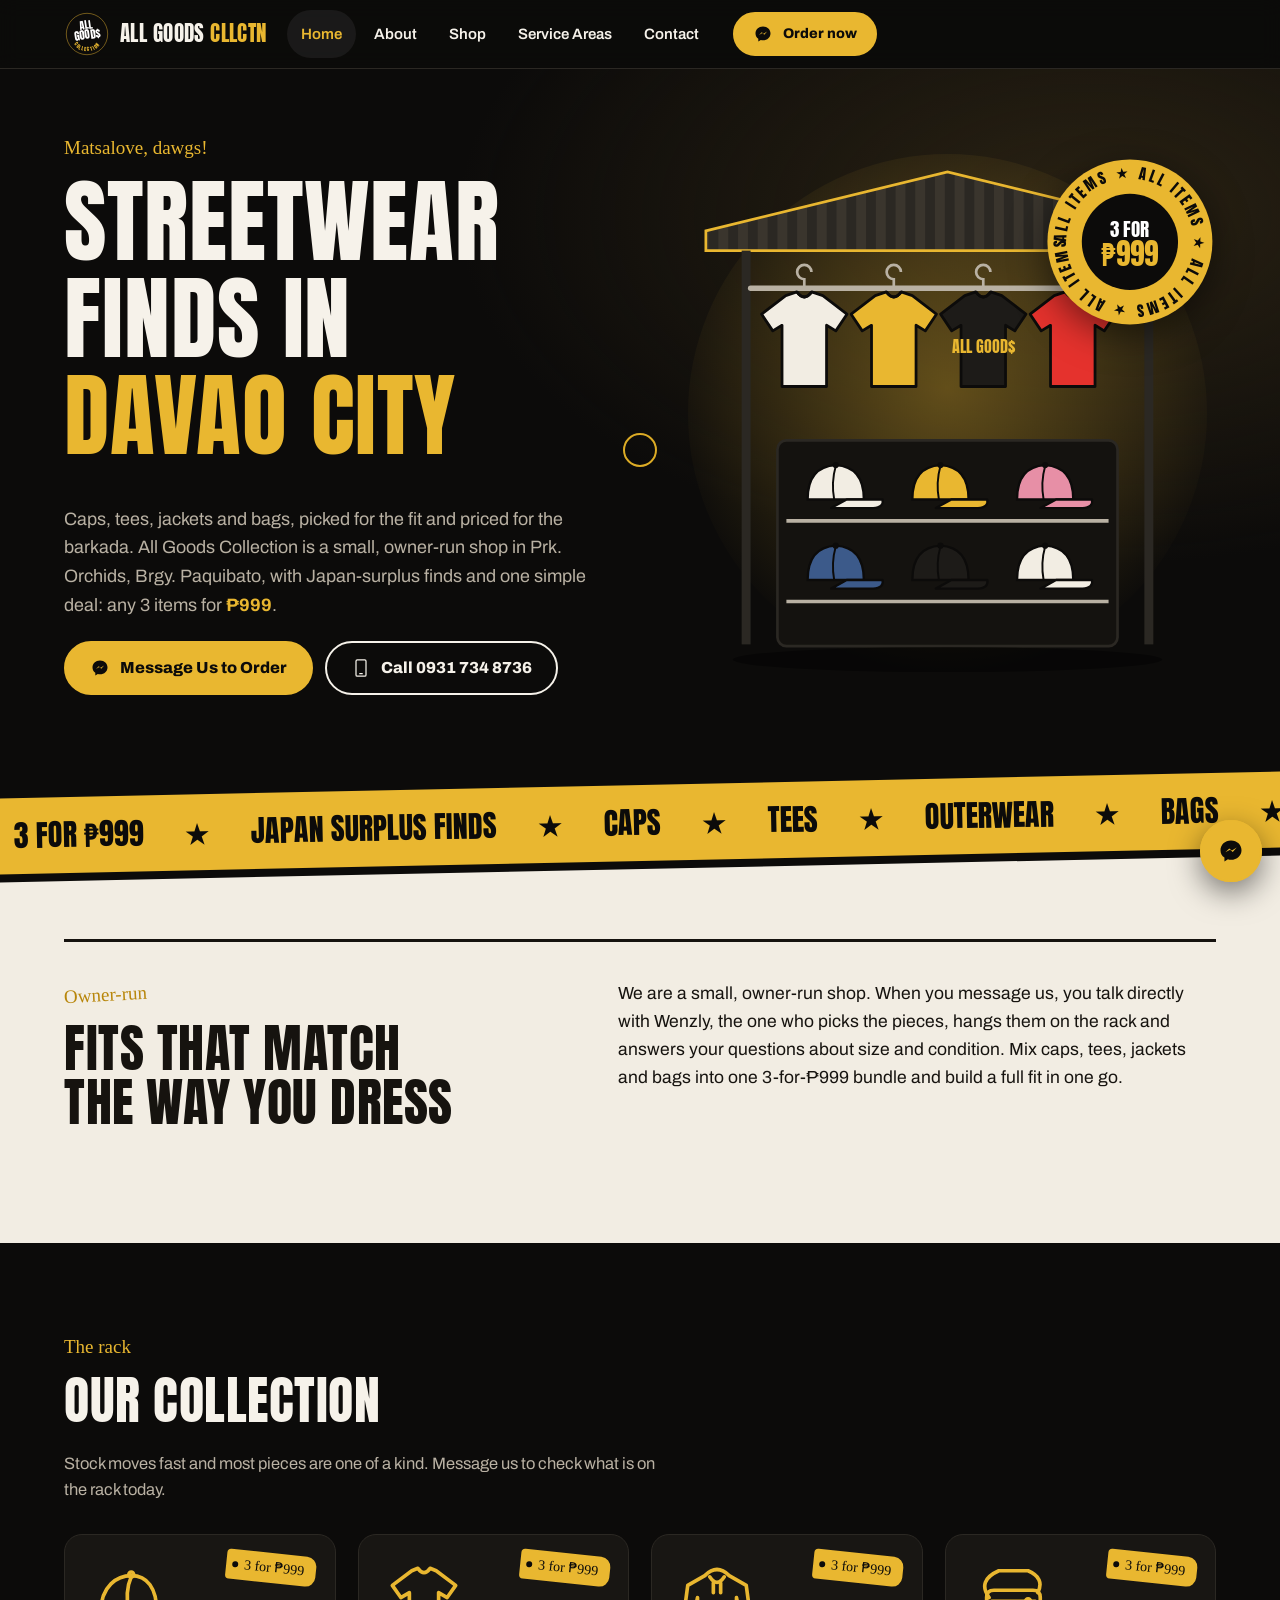
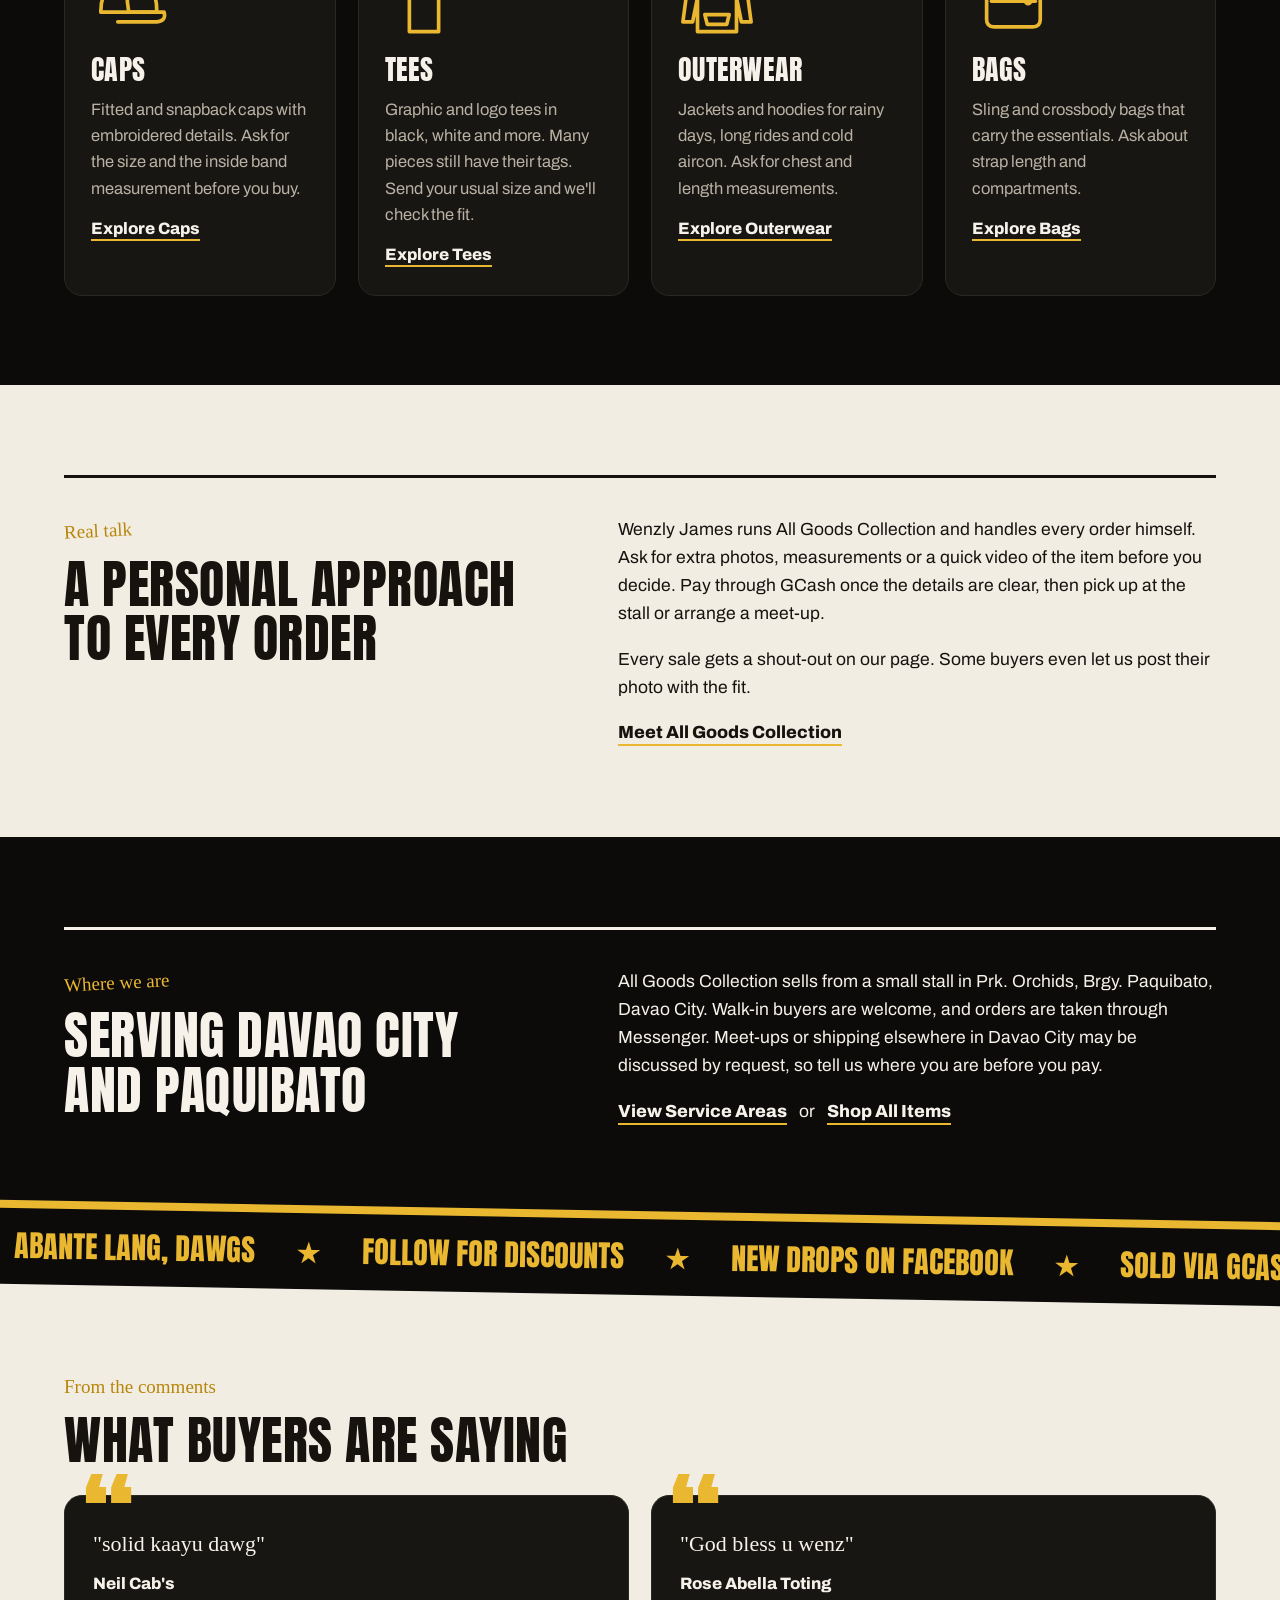
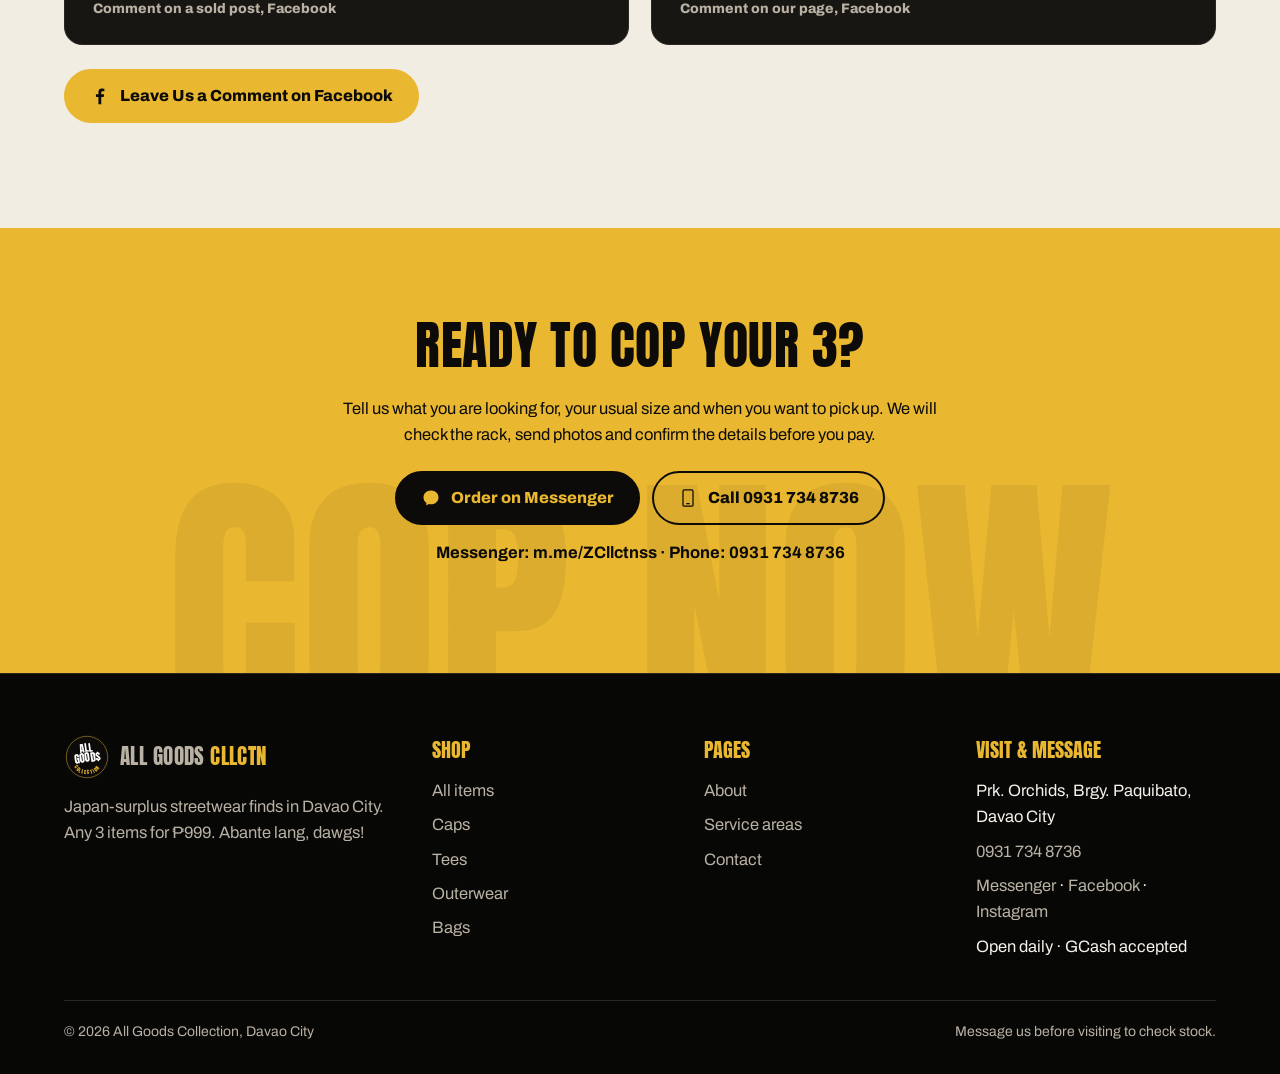
==== index.html @ b7965267 "first commit" ====
<!DOCTYPE html>
<html lang="en"><head><meta charset="utf-8"><meta name="viewport" content="width=device-width, initial-scale=1">
<title>Streetwear Shop in Davao City | All Goods Collection</title><meta name="description" content="Shop Japan-surplus streetwear in Davao City at All Goods Collection: caps, tees, jackets and bags, any 3 for ₱999. Message us on Messenger to order.">
<meta property="og:type" content="website"><meta property="og:title" content="Streetwear Shop in Davao City | All Goods Collection"><meta property="og:description" content="Shop Japan-surplus streetwear in Davao City at All Goods Collection: caps, tees, jackets and bags, any 3 for ₱999. Message us on Messenger to order."><meta property="og:locale" content="en_PH">
<meta name="theme-color" content="#0c0b0a">
<link rel="preconnect" href="https://fonts.googleapis.com"><link rel="preconnect" href="https://fonts.gstatic.com" crossorigin>
<link href="https://fonts.googleapis.com/css2?family=Anton&family=Archivo:wght@400;600;800&family=Permanent+Marker&display=swap" rel="stylesheet">
<link rel="stylesheet" href="css/style.css"><script type="application/ld+json">{"@context": "https://schema.org", "@type": "ClothingStore", "name": "All Goods Collection", "alternateName": "All Goods Cllctn", "telephone": "+639317348736", "address": {"@type": "PostalAddress", "streetAddress": "Prk. Orchids, Brgy. Paquibato", "addressLocality": "Davao City", "addressRegion": "Davao del Sur", "addressCountry": "PH"}, "areaServed": "Davao City", "paymentAccepted": "GCash", "priceRange": "₱", "sameAs": ["https://www.facebook.com/ZCllctnss", "https://www.instagram.com/w1nsloy_/"]}</script></head>
<body><svg width="0" height="0" style="position:absolute" aria-hidden="true"><defs>
<symbol id="logo" viewBox="0 0 200 200"><circle cx="100" cy="100" r="98" fill="#0c0b0a"/><circle cx="100" cy="100" r="90" fill="none" stroke="#e9b730" stroke-width="2"/>
<path id="arc" d="M30 104 A70 70 0 0 0 170 104" fill="none"/><text font-family="Anton,Impact,sans-serif" font-size="21" letter-spacing="5" fill="#e9b730"><textPath href="#arc" startOffset="50%" text-anchor="middle">COLLECTION</textPath></text>
<g transform="rotate(-8 100 90)" font-family="Anton,Impact,sans-serif" fill="#fff" text-anchor="middle"><text x="100" y="78" font-size="44">ALL</text><text x="100" y="122" font-size="48">GOOD$</text></g></symbol>
<symbol id="teeF" viewBox="0 0 100 110"><path d="M30 8 L42 4 Q50 15 58 4 L70 8 L96 28 L84 46 L74 40 L74 106 L26 106 L26 40 L16 46 L4 28 Z" fill="currentColor" stroke="#0c0b0a" stroke-width="3" stroke-linejoin="round"/><path d="M42 4 Q50 15 58 4" fill="none" stroke="#0c0b0a" stroke-width="3"/></symbol>
<symbol id="capF" viewBox="0 0 110 70"><path d="M10 50 Q10 8 46 6 Q82 8 82 50 Z" fill="currentColor" stroke="#0c0b0a" stroke-width="3"/><path d="M60 50 H106 Q108 60 94 61 H40 Z" fill="currentColor" stroke="#0c0b0a" stroke-width="3" stroke-linejoin="round"/><path d="M46 7 Q40 28 44 50" fill="none" stroke="#0c0b0a" stroke-width="2.5"/><circle cx="46" cy="6" r="4" fill="#0c0b0a"/></symbol>
<symbol id="i-cap" viewBox="0 0 64 64"><g fill="none" stroke="currentColor" stroke-width="3" stroke-linecap="round" stroke-linejoin="round"><path d="M8 42 C8 20 22 12 33 12 C46 12 54 22 54 42 Z"/><path d="M33 42 H60 Q62 49 54 50 H22"/><path d="M33 13 C29 22 29 32 31 42"/><circle cx="33" cy="11" r="2"/></g></symbol>
<symbol id="i-tee" viewBox="0 0 64 64"><path d="M22 8 L27 6 Q32 13 37 6 L42 8 L58 20 L51 30 L44 26 V58 H20 V26 L13 30 L6 20 Z" fill="none" stroke="currentColor" stroke-width="3" stroke-linejoin="round"/></symbol>
<symbol id="i-hoodie" viewBox="0 0 64 64"><g fill="none" stroke="currentColor" stroke-width="3" stroke-linecap="round" stroke-linejoin="round"><path d="M22 12 Q32 2 42 12 L56 20 L60 50 L52 50 L48 30 V58 H16 V30 L12 50 L4 50 L8 20 Z"/><path d="M26 13 Q32 22 38 13"/><path d="M22 44 H42 L40 52 H24 Z"/><path d="M29 18 V26 M35 18 V26"/></g></symbol>
<symbol id="i-bag" viewBox="0 0 64 64"><g fill="none" stroke="currentColor" stroke-width="3" stroke-linecap="round" stroke-linejoin="round"><path d="M12 30 Q12 24 18 24 H50 Q56 24 56 30 V48 Q56 54 50 54 H18 Q12 54 12 48 Z"/><path d="M16 33 H52"/><path d="M14 30 Q4 16 22 8 H46 Q60 14 54 26"/><circle cx="46" cy="33" r="2"/></g></symbol>
<symbol id="i-msg" viewBox="0 0 64 64"><path d="M32 8 C18 8 8 18 8 30 C8 37 11 43 17 47 V56 L25 51 C27 52 30 52 32 52 C46 52 56 42 56 30 C56 18 46 8 32 8 Z" fill="currentColor"/><path d="M19 35 L28 26 L34 31 L45 24 L36 34 L30 29 Z" fill="#e9b730"/></symbol>
<symbol id="i-phone" viewBox="0 0 64 64"><path d="M20 6 H44 Q48 6 48 10 V54 Q48 58 44 58 H20 Q16 58 16 54 V10 Q16 6 20 6 Z M28 50 H36" fill="none" stroke="currentColor" stroke-width="4" stroke-linecap="round"/></symbol>
<symbol id="i-ig" viewBox="0 0 64 64"><g fill="none" stroke="currentColor" stroke-width="4"><rect x="10" y="10" width="44" height="44" rx="13"/><circle cx="32" cy="32" r="10"/></g><circle cx="45" cy="19" r="3" fill="currentColor"/></symbol>
<symbol id="i-fb" viewBox="0 0 64 64"><path d="M36 58 V35 H44 L45 26 H36 V21 Q36 17 40 17 H46 V9 Q42 8 38 8 Q27 8 27 20 V26 H19 V35 H27 V58 Z" fill="currentColor"/></symbol>
<symbol id="i-pin" viewBox="0 0 64 64"><path d="M32 58 C32 58 12 38 12 24 A20 20 0 0 1 52 24 C52 38 32 58 32 58 Z" fill="currentColor"/><circle cx="32" cy="24" r="7" fill="#e9b730"/></symbol>
<symbol id="i-clock" viewBox="0 0 64 64"><g fill="none" stroke="currentColor" stroke-width="4" stroke-linecap="round"><circle cx="32" cy="32" r="24"/><path d="M32 18 V32 L42 38"/></g></symbol>
<symbol id="i-wallet" viewBox="0 0 64 64"><g fill="none" stroke="currentColor" stroke-width="4" stroke-linejoin="round"><rect x="8" y="16" width="48" height="36" rx="6"/><path d="M40 28 H56 V40 H40 Z"/><path d="M12 16 L40 8 L44 16"/></g></symbol>
<symbol id="i-arrow" viewBox="0 0 64 64"><path d="M10 32 H52 M38 18 L52 32 L38 46" fill="none" stroke="currentColor" stroke-width="5" stroke-linecap="round" stroke-linejoin="round"/></symbol>
</defs></svg>
<div class="curtain" aria-hidden="true"><svg><use href="#logo"/></svg></div><div class="progress" aria-hidden="true"></div><div class="cursor" aria-hidden="true"></div>
<header class="hdr"><div class="wrap">
<a class="brand" href="index.html" aria-label="All Goods Collection home"><svg role="img" aria-label="All Goods Collection logo"><use href="#logo"/></svg><span class="nm">All Goods <span class="gold">Cllctn</span></span></a>
<nav aria-label="Main"><ul class="nav" id="nav"><li><a href="index.html" aria-current="page">Home</a></li><li><a href="about.html">About</a></li><li><a href="shop.html">Shop</a><ul class="drop"><li><a href="caps.html">Caps</a></li><li><a href="tees.html">Tees</a></li><li><a href="outerwear.html">Outerwear</a></li><li><a href="bags.html">Bags</a></li></ul></li><li><a href="service-areas.html">Service Areas</a></li><li><a href="contact.html">Contact</a></li></ul></nav>
<a class="btn order" href="https://m.me/ZCllctnss" target="_blank" rel="noopener"><svg class="" aria-hidden="true"><use href="#i-msg"/></svg> Order now</a>
<button class="burger" aria-label="Menu" aria-expanded="false" aria-controls="nav"><span></span><span></span><span></span></button>
</div></header>
<main><section class="band hero"><div class="wrap"><div><span class="tag rv">Matsalove, dawgs!</span>
<h1><span class="w"><span style="animation-delay:0.25s">Streetwear</span></span> <span class="w"><span style="animation-delay:0.33s">Finds</span></span> <span class="w"><span style="animation-delay:0.41s">in</span></span> <span class="w"><span style="animation-delay:0.49s"><em>Davao</span></span> <span class="w"><span style="animation-delay:0.57s">City</em></span></span></h1>
<p class="lead rv">Caps, tees, jackets and bags, picked for the fit and priced for the barkada. All Goods Collection is a small, owner-run shop in Prk. Orchids, Brgy. Paquibato, with Japan-surplus finds and one simple deal: any 3 items for <b class="gold">₱999</b>.</p>
<div class="btns rv"><a class="btn" href="https://m.me/ZCllctnss" target="_blank" rel="noopener"><svg class="" aria-hidden="true"><use href="#i-msg"/></svg> Message Us to Order</a><a class="btn ghost" href="tel:+639317348736"><svg class="" aria-hidden="true"><use href="#i-phone"/></svg> Call 0931 734 8736</a></div></div><div class="scene rv r"><svg viewBox="0 0 600 600" role="img" aria-label="Illustration of the All Goods stall: tees swinging on a rail and caps on a wall shelf">
<defs><pattern id="corr" width="22" height="60" patternUnits="userSpaceOnUse"><rect width="22" height="60" fill="#2b2823"/><rect width="11" height="60" fill="#3a352d"/></pattern>
<radialGradient id="glow" cx="50%" cy="45%" r="55%"><stop offset="0" stop-color="#e9b730" stop-opacity=".35"/><stop offset="1" stop-color="#e9b730" stop-opacity="0"/></radialGradient></defs>
<circle cx="300" cy="300" r="290" fill="url(#glow)"/>
<polygon points="30,96 300,30 570,96 570,118 30,118" fill="url(#corr)" stroke="#e9b730" stroke-width="3"/>
<rect x="70" y="118" width="10" height="440" fill="#2b2823"/><rect x="520" y="118" width="10" height="440" fill="#2b2823"/>
<line x1="80" y1="160" x2="520" y2="160" stroke="#b9b1a3" stroke-width="6" stroke-linecap="round"/>
<g class="swing"><path d="M140 160 v-10 a8 8 0 1 1 8 -8" fill="none" stroke="#b9b1a3" stroke-width="3"/><use href="#teeF" x="88" y="160" width="104" height="114" style="color:#f2ede3"/></g>
<g class="swing d1"><path d="M240 160 v-10 a8 8 0 1 1 8 -8" fill="none" stroke="#b9b1a3" stroke-width="3"/><use href="#teeF" x="188" y="160" width="104" height="114" style="color:#e9b730"/></g>
<g class="swing d2"><path d="M340 160 v-10 a8 8 0 1 1 8 -8" fill="none" stroke="#b9b1a3" stroke-width="3"/><use href="#teeF" x="288" y="160" width="104" height="114" style="color:#1d1b18"/><text x="340" y="232" text-anchor="middle" font-family="Anton,sans-serif" font-size="18" fill="#e9b730">ALL GOOD$</text></g>
<g class="swing d3"><path d="M440 160 v-10 a8 8 0 1 1 8 -8" fill="none" stroke="#b9b1a3" stroke-width="3"/><use href="#teeF" x="388" y="160" width="104" height="114" style="color:#e5322d"/></g>
<rect x="110" y="330" width="380" height="230" rx="10" fill="#14120f" stroke="#2b2823" stroke-width="3"/>
<g stroke="#b9b1a3" stroke-width="4"><line x1="120" y1="420" x2="480" y2="420"/><line x1="120" y1="510" x2="480" y2="510"/></g>
<g class="float"><use href="#capF" x="135" y="352" width="96" height="62" style="color:#f2ede3"/><use href="#capF" x="252" y="352" width="96" height="62" style="color:#e9b730"/><use href="#capF" x="369" y="352" width="96" height="62" style="color:#e78fa6"/></g>
<g class="float" style="animation-delay:-2s"><use href="#capF" x="135" y="442" width="96" height="62" style="color:#3c5a8a"/><use href="#capF" x="252" y="442" width="96" height="62" style="color:#1d1b18"/><use href="#capF" x="369" y="442" width="96" height="62" style="color:#f2ede3"/></g>
<ellipse cx="300" cy="575" rx="240" ry="14" fill="#000" opacity=".45"/>
</svg>
<svg class="sticker" viewBox="0 0 200 200" aria-hidden="true"><g class="ring"><circle cx="100" cy="100" r="96" fill="#e9b730"/><path id="ring" d="M100 100 m-74 0 a74 74 0 1 1 148 0 a74 74 0 1 1 -148 0" fill="none"/>
<text font-family="Anton,sans-serif" font-size="17" letter-spacing="3" fill="#0c0b0a"><textPath href="#ring">ALL ITEMS ★ ALL ITEMS ★ ALL ITEMS ★ ALL ITEMS ★</textPath></text></g>
<g class="core"><circle cx="100" cy="100" r="56" fill="#0c0b0a"/><text x="100" y="94" text-anchor="middle" font-family="Anton,sans-serif" font-size="22" fill="#fff">3 FOR</text><text x="100" y="128" text-anchor="middle" font-family="Anton,sans-serif" font-size="34" fill="#e9b730">₱999</text></g></svg></div></div></section>
<div class="marquee" aria-hidden="true"><div class="track"><span>3 for ₱999</span><span>Japan surplus finds</span><span>Caps</span><span>Tees</span><span>Outerwear</span><span>Bags</span><span>Prk. Orchids, Paquibato</span><span>GCash accepted</span><span>3 for ₱999</span><span>Japan surplus finds</span><span>Caps</span><span>Tees</span><span>Outerwear</span><span>Bags</span><span>Prk. Orchids, Paquibato</span><span>GCash accepted</span></div></div>
<section class="band bone"><div class="wrap split"><div class="rv l"><span class="tag">Owner-run</span><h2>Fits That Match the Way You Dress</h2></div><div class="rv r body"><p>We are a small, owner-run shop. When you message us, you talk directly with Wenzly, the one who picks the pieces, hangs them on the rack and answers your questions about size and condition. Mix caps, tees, jackets and bags into one 3-for-₱999 bundle and build a full fit in one go.</p></div></div></section>
<section class="band"><div class="wrap"><span class="tag rv">The rack</span><h2 class="rv">Our Collection</h2><p class="mute rv">Stock moves fast and most pieces are one of a kind. Message us to check what is on the rack today.</p><div class="grid" data-stagger><article class="card"><span class="hangtag">3 for ₱999</span><svg class="ic" aria-hidden="true"><use href="#i-cap"/></svg><h3>Caps</h3><p>Fitted and snapback caps with embroidered details. Ask for the size and the inside band measurement before you buy.</p><a class="link" href="caps.html">Explore Caps</a></article><article class="card"><span class="hangtag">3 for ₱999</span><svg class="ic" aria-hidden="true"><use href="#i-tee"/></svg><h3>Tees</h3><p>Graphic and logo tees in black, white and more. Many pieces still have their tags. Send your usual size and we'll check the fit.</p><a class="link" href="tees.html">Explore Tees</a></article><article class="card"><span class="hangtag">3 for ₱999</span><svg class="ic" aria-hidden="true"><use href="#i-hoodie"/></svg><h3>Outerwear</h3><p>Jackets and hoodies for rainy days, long rides and cold aircon. Ask for chest and length measurements.</p><a class="link" href="outerwear.html">Explore Outerwear</a></article><article class="card"><span class="hangtag">3 for ₱999</span><svg class="ic" aria-hidden="true"><use href="#i-bag"/></svg><h3>Bags</h3><p>Sling and crossbody bags that carry the essentials. Ask about strap length and compartments.</p><a class="link" href="bags.html">Explore Bags</a></article></div></div></section>
<section class="band bone"><div class="wrap split"><div class="rv l"><span class="tag">Real talk</span><h2>A Personal Approach to Every Order</h2></div><div class="rv r body"><p>Wenzly James runs All Goods Collection and handles every order himself. Ask for extra photos, measurements or a quick video of the item before you decide. Pay through GCash once the details are clear, then pick up at the stall or arrange a meet-up.</p><p>Every sale gets a shout-out on our page. Some buyers even let us post their photo with the fit.</p><p><a class="link" href="about.html">Meet All Goods Collection</a></p></div></div></section>
<section class="band "><div class="wrap split"><div class="rv l"><span class="tag">Where we are</span><h2>Serving Davao City and Paquibato</h2></div><div class="rv r body"><p>All Goods Collection sells from a small stall in Prk. Orchids, Brgy. Paquibato, Davao City. Walk-in buyers are welcome, and orders are taken through Messenger. Meet-ups or shipping elsewhere in Davao City may be discussed by request, so tell us where you are before you pay.</p><p><a class="link" href="service-areas.html">View Service Areas</a> &nbsp; or &nbsp; <a class="link" href="shop.html">Shop All Items</a></p></div></div></section>
<div class="marquee alt" aria-hidden="true"><div class="track"><span>Abante lang, dawgs</span><span>Follow for discounts</span><span>New drops on Facebook</span><span>Sold via GCash</span><span>One-of-one pieces</span><span>Abante lang, dawgs</span><span>Follow for discounts</span><span>New drops on Facebook</span><span>Sold via GCash</span><span>One-of-one pieces</span></div></div>
<section class="band bone"><div class="wrap"><span class="tag rv">From the comments</span><h2 class="rv">What Buyers Are Saying</h2>
<div class="quotes" data-stagger><figure class="quote" style="margin:0"><p>"solid kaayu dawg"</p><figcaption class="who">Neil Cab's<small>Comment on a sold post, Facebook</small></figcaption></figure>
<figure class="quote" style="margin:0"><p>"God bless u wenz"</p><figcaption class="who">Rose Abella Toting<small>Comment on our page, Facebook</small></figcaption></figure></div>
<p class="rv" style="margin-top:24px"><a class="btn" href="https://www.facebook.com/ZCllctnss" target="_blank" rel="noopener"><svg class="" aria-hidden="true"><use href="#i-fb"/></svg> Leave Us a Comment on Facebook</a></p></div></section>
<section class="band ctaband"><div class="bgword" aria-hidden="true">Cop now</div><div class="wrap rv z"><h2>Ready to Cop Your 3?</h2><p>Tell us what you are looking for, your usual size and when you want to pick up. We will check the rack, send photos and confirm the details before you pay.</p>
<div class="btns"><a class="btn" href="https://m.me/ZCllctnss" target="_blank" rel="noopener"><svg class="" aria-hidden="true"><use href="#i-msg"/></svg> Order on Messenger</a><a class="btn ghost" href="tel:+639317348736"><svg class="" aria-hidden="true"><use href="#i-phone"/></svg> Call 0931 734 8736</a></div>
<p style="margin-top:16px;font-weight:700">Messenger: m.me/ZCllctnss · Phone: 0931 734 8736</p></div></section></main>
<footer class="ftr"><div class="wrap">
<div><a class="brand" href="index.html"><svg role="img" aria-label="All Goods Collection logo"><use href="#logo"/></svg><span>All Goods <span class="gold">Cllctn</span></span></a>
<p class="mute" style="margin-top:14px">Japan-surplus streetwear finds in Davao City. Any 3 items for ₱999. Abante lang, dawgs!</p></div>
<div><h4>Shop</h4><ul><li><a href="shop.html">All items</a></li><li><a href="caps.html">Caps</a></li><li><a href="tees.html">Tees</a></li><li><a href="outerwear.html">Outerwear</a></li><li><a href="bags.html">Bags</a></li></ul></div>
<div><h4>Pages</h4><ul><li><a href="about.html">About</a></li><li><a href="service-areas.html">Service areas</a></li><li><a href="contact.html">Contact</a></li></ul></div>
<div><h4>Visit &amp; message</h4><ul><li>Prk. Orchids, Brgy. Paquibato, Davao City</li><li><a href="tel:+639317348736">0931 734 8736</a></li><li><a href="https://m.me/ZCllctnss" target="_blank" rel="noopener">Messenger</a> · <a href="https://www.facebook.com/ZCllctnss" target="_blank" rel="noopener">Facebook</a> · <a href="https://www.instagram.com/w1nsloy_/" target="_blank" rel="noopener">Instagram</a></li><li>Open daily · GCash accepted</li></ul></div>
</div><div class="legal"><span>© <span data-year>2026</span> All Goods Collection, Davao City</span><span>Message us before visiting to check stock.</span></div></footer>
<a class="fab" href="https://m.me/ZCllctnss" target="_blank" rel="noopener" aria-label="Order on Messenger"><svg class="" aria-hidden="true"><use href="#i-msg"/></svg></a>
<script src="js/main.js"></script></body></html>
---- css/style.css ----
/*
VOICE: loud, friendly street-stall drop energy, Davao barkada slang, never corporate.
IDEA: the stall itself: a corrugated roof, a clothes rail and a cap wall, with hang tags and a rotating price sticker.
PICTURE: hero scene of swinging tees, a cap shelf and a spinning "3 for 999" sticker. Category pages get a big swinging item.
COLOUR and TYPE: logo black dominant, bone-white support bands, logo gold accent, red only for SOLD stamps. Anton display, Archivo body, Permanent Marker for tags.
LAYOUT: full-bleed alternating black and bone bands, marquee tickers between them, 1240px content, stacks below 760px.
*/
:root{color-scheme:dark;--blk:#0c0b0a;--blk2:#181613;--line:#2b2823;--bone:#f2ede3;--bone2:#e4ddcf;--ink:#f6f2ea;--mute:#b9b1a3;--gold:#e9b730;--gold2:#b8860b;--red:#e5322d;--r:18px;--ease:cubic-bezier(.2,.8,.2,1)}
:root[data-theme=light],:root[data-theme=dark]{color-scheme:dark}
*{box-sizing:border-box;min-width:0}
html{overflow-x:clip;scroll-behavior:smooth;scroll-padding-top:84px}
body{margin:0;background:var(--blk);color:var(--ink);font:16.5px/1.6 "Archivo",system-ui,sans-serif;overflow-x:clip}
img,svg{display:block;max-width:100%}
a{color:inherit}
h1,h2,h3{font-family:"Anton",Impact,"Arial Narrow",sans-serif;font-weight:400;line-height:1.05;text-wrap:balance;margin:0 0 .45em;letter-spacing:.01em}
h1{font-size:clamp(44px,7.4vw,92px);text-transform:uppercase}
h2{font-size:clamp(32px,4.4vw,52px);text-transform:uppercase}
h3{font-size:clamp(22px,2.4vw,28px);text-transform:uppercase}
p{margin:0 0 1em;max-width:68ch}
.wrap{max-width:1240px;margin:0 auto}
.band{padding:clamp(56px,7vw,110px) max(5vw,18px);position:relative}
.bone{background:var(--bone);color:#16130f}
.bone .mute{color:#5e574b}
.mute{color:var(--mute)}
.gold{color:var(--gold)}
.tag{font-family:"Permanent Marker","Marker Felt","Comic Sans MS",cursive;color:var(--gold);font-size:19px;display:inline-block;transform:rotate(-3deg);margin-bottom:10px}
.bone .tag{color:var(--gold2)}
::selection{background:var(--gold);color:#000}
:focus-visible{outline:3px solid var(--gold);outline-offset:3px;border-radius:6px}

/* progress, cursor, loader, curtain */
.progress{position:fixed;inset:0 auto auto 0;height:3px;width:100%;transform-origin:0 50%;transform:scaleX(0);background:var(--gold);z-index:90}
.cursor{position:fixed;left:0;top:0;width:34px;height:34px;margin:-17px 0 0 -17px;border:2px solid var(--gold);border-radius:50%;pointer-events:none;z-index:95;transition:width .25s,height .25s,margin .25s,background .25s;mix-blend-mode:difference;display:none}
.cursor.big{width:70px;height:70px;margin:-35px 0 0 -35px;background:rgba(233,183,48,.25)}
@media(pointer:fine){.cursor{display:block}}
.curtain{position:fixed;inset:0;background:var(--gold);z-index:100;transform:translateY(-101%);display:grid;place-items:center;pointer-events:none}
.curtain svg{width:120px;height:120px}
.curtain.on{transform:translateY(0);transition:transform .45s var(--ease)}
.curtain.off{transform:translateY(101%);transition:transform .6s var(--ease) .15s}
.curtain.on svg,.curtain.off svg{animation:spin 1.2s linear infinite}

/* header */
.hdr{position:sticky;top:0;z-index:50;background:rgba(12,11,10,.82);backdrop-filter:blur(10px);border-bottom:1px solid var(--line)}
.hdr .wrap{display:flex;align-items:center;gap:20px;padding:10px max(5vw,18px);max-width:none}
.brand{display:flex;align-items:center;gap:10px;text-decoration:none;font-family:"Anton",sans-serif;font-size:21px;text-transform:uppercase;letter-spacing:.02em}
.brand svg{width:46px;height:46px;transition:transform .6s var(--ease)}
.brand:hover svg{transform:rotate(-360deg)}
.nav{display:flex;gap:4px;margin-left:auto;align-items:center;list-style:none;padding:0;margin-block:0}
.nav>li{position:relative}
.nav a{display:block;padding:12px 14px;text-decoration:none;font-weight:600;font-size:15px;border-radius:999px;transition:background .2s,color .2s}
.nav a:hover,.nav a[aria-current=page]{color:var(--gold)}
.nav a[aria-current=page]{background:#ffffff10}
.drop{position:absolute;top:100%;left:0;background:var(--blk2);border:1px solid var(--line);border-radius:14px;padding:8px;list-style:none;margin:0;min-width:190px;opacity:0;visibility:hidden;transform:translateY(8px);transition:.25s var(--ease)}
.nav li:hover>.drop,.nav li:focus-within>.drop{opacity:1;visibility:visible;transform:none}
.burger{display:none;margin-left:auto;width:48px;height:48px;border:1px solid var(--line);background:none;border-radius:50%;color:var(--ink);cursor:pointer}
.burger span{display:block;width:20px;height:2px;background:currentColor;margin:4px auto;transition:.3s}
.menu-open .burger span:nth-child(1){transform:translateY(6px) rotate(45deg)}
.menu-open .burger span:nth-child(2){opacity:0}
.menu-open .burger span:nth-child(3){transform:translateY(-6px) rotate(-45deg)}

/* buttons */
.btns{display:flex;flex-wrap:wrap;gap:12px;margin-top:22px}
.btn{--bg:var(--gold);--fg:#0c0b0a;display:inline-flex;align-items:center;gap:10px;min-height:50px;padding:12px 24px;border-radius:999px;background:var(--bg);color:var(--fg);font-weight:800;text-decoration:none;border:2px solid var(--bg);cursor:pointer;font-size:16px;position:relative;overflow:hidden;transition:transform .3s var(--ease),box-shadow .3s;will-change:transform;font-family:inherit}
.btn::after{content:"";position:absolute;inset:0;background:linear-gradient(110deg,transparent 30%,#ffffff88 50%,transparent 70%);transform:translateX(-120%);transition:transform .7s}
.btn:hover::after{transform:translateX(120%)}
.btn:hover{box-shadow:0 10px 30px -8px rgba(233,183,48,.6)}
.btn.ghost{--bg:transparent;--fg:var(--ink);border-color:currentColor}
.bone .btn.ghost{--fg:#16130f}
.btn svg{width:20px;height:20px}
.hdr .btn{min-height:44px;padding:8px 18px;font-size:14px}
.link{font-weight:800;text-decoration:none;border-bottom:2px solid var(--gold);padding-bottom:2px;transition:color .2s}
.link:hover{color:var(--gold)}
.bone .link:hover{color:var(--gold2)}

/* marquee */
.marquee{background:var(--gold);color:#0c0b0a;overflow:hidden;white-space:nowrap;padding:14px 0;font-family:"Anton",sans-serif;font-size:clamp(20px,2.6vw,30px);text-transform:uppercase;transform:rotate(-1.2deg);margin:-12px -2vw;position:relative;z-index:3;box-shadow:0 8px 0 #0c0b0a}
.marquee.alt{background:#0c0b0a;color:var(--gold);transform:rotate(1deg);box-shadow:0 -8px 0 var(--gold)}
.marquee .track{display:inline-flex;gap:40px;animation:marq 28s linear infinite;padding-left:40px}
.marquee.alt .track{animation-direction:reverse}
.marquee span::after{content:"\2605";margin-left:40px}

/* hero */
.hero{padding-top:clamp(40px,5vw,70px);padding-bottom:clamp(70px,8vw,120px);background:radial-gradient(900px 500px at 85% 20%,#2a2213 0,transparent 70%),var(--blk);overflow:hidden}
.hero .wrap{display:grid;grid-template-columns:minmax(0,1.05fr) minmax(0,1fr);gap:clamp(24px,4vw,60px);align-items:center}
.hero h1 .w{display:inline-block;overflow:hidden;vertical-align:top}
.hero h1 .w>span{display:inline-block;transform:translateY(105%);animation:up .9s var(--ease) forwards}
.hero h1 em{font-style:normal;color:var(--gold)}
.lead{font-size:clamp(17px,1.4vw,19px);color:var(--mute)}
.scene{position:relative;aspect-ratio:1/1;max-height:600px;width:100%}
.scene>svg:first-child{width:100%;height:100%}
.swing{transform-box:fill-box;transform-origin:50% 0;animation:swing 3.6s ease-in-out infinite}
.swing.d1{animation-delay:-.9s}.swing.d2{animation-delay:-1.8s}.swing.d3{animation-delay:-2.7s}
.scene>.sticker{position:absolute;right:0;top:2%;width:32%;height:auto;aspect-ratio:1;filter:drop-shadow(0 10px 18px rgba(0,0,0,.5))}
.sticker .ring{animation:spin 14s linear infinite;transform-origin:50% 50%}
.sticker .core{animation:pulse 2.4s ease-in-out infinite;transform-origin:50% 50%}
.float{animation:bob 4s ease-in-out infinite}

/* page hero (inner pages) */
.phero .wrap{grid-template-columns:minmax(0,1.3fr) minmax(0,.8fr)}
.phero h1{font-size:clamp(40px,6.2vw,80px)}
.bigicon{position:relative;display:grid;place-items:center;aspect-ratio:1;max-width:420px;margin-inline:auto;width:100%}
.bigicon::before{content:"";position:absolute;inset:6%;border-radius:50%;background:radial-gradient(circle at 35% 30%,#3a2f17,#14110c 70%);border:2px dashed #e9b73066;animation:spin 40s linear infinite}
.bigicon svg.item{position:relative;width:68%;height:68%;color:var(--gold);filter:drop-shadow(0 18px 20px rgba(0,0,0,.6))}
.crumbs{font-size:14px;color:var(--mute);margin-bottom:14px}
.crumbs a{text-decoration:none;color:var(--gold)}

/* grids & cards */
.grid{display:grid;gap:22px;grid-template-columns:repeat(auto-fit,minmax(min(100%,250px),1fr));margin-top:30px}
.card{position:relative;background:var(--blk2);border:1px solid var(--line);border-radius:var(--r);padding:26px;transform-style:preserve-3d;transition:transform .2s ease-out,border-color .3s;overflow:hidden}
.bone .card{background:#fffdf8;border-color:var(--bone2)}
.card:hover{border-color:var(--gold)}
.card::before{content:"";position:absolute;inset:0;background:radial-gradient(400px circle at var(--mx,50%) var(--my,50%),rgba(233,183,48,.16),transparent 45%);opacity:0;transition:opacity .3s;pointer-events:none}
.card:hover::before{opacity:1}
.card .ic{width:78px;height:78px;color:var(--gold);margin-bottom:16px;transition:transform .5s var(--ease)}
.bone .card .ic{color:var(--gold2)}
.card:hover .ic{transform:rotate(-8deg) scale(1.08)}
.card p{color:var(--mute);margin-bottom:14px}
.bone .card p{color:#5e574b}
.hangtag{position:absolute;top:18px;right:18px;background:var(--gold);color:#0c0b0a;font-family:"Permanent Marker","Marker Felt","Comic Sans MS",cursive;font-size:14px;padding:4px 12px 4px 18px;border-radius:4px 10px 10px 4px;transform:rotate(6deg)}
.hangtag::before{content:"";position:absolute;left:6px;top:50%;width:6px;height:6px;margin-top:-3px;border-radius:50%;background:#0c0b0a}
.split{display:grid;grid-template-columns:minmax(0,.9fr) minmax(0,1.1fr);gap:clamp(24px,5vw,80px);align-items:start;border-top:3px solid currentColor;padding-top:clamp(24px,3vw,40px)}
.split .body{font-size:17.5px}
.split .body p:last-child{margin-bottom:0}
.two{display:grid;grid-template-columns:minmax(0,1fr) minmax(0,1fr);gap:clamp(28px,5vw,80px);align-items:start}
.panel{background:var(--blk2);border:1px solid var(--line);border-radius:var(--r);padding:clamp(22px,3vw,36px)}
.bone .panel{background:#fffdf8;border-color:var(--bone2)}

/* steps */
.steps{counter-reset:s;display:grid;gap:18px;grid-template-columns:repeat(auto-fit,minmax(min(100%,230px),1fr));margin-top:28px;padding:0;list-style:none}
.steps li{counter-increment:s;position:relative;padding:26px 24px 24px 24px;border-radius:var(--r);border:2px solid #16130f;background:#fffdf8}
.steps li::before{content:counter(s);font-family:"Anton",sans-serif;font-size:58px;line-height:1;color:var(--gold2);display:block;margin-bottom:6px}
.steps strong{display:block;font-size:19px;margin-bottom:4px}

/* quotes */
.quotes{display:grid;gap:22px;grid-template-columns:repeat(auto-fit,minmax(min(100%,300px),1fr));margin-top:28px}
.quote{position:relative;color:var(--ink);padding:30px 28px 24px;background:var(--blk2);border-radius:var(--r);border:1px solid var(--line)}
.quote::before{content:"\201C";position:absolute;top:-28px;left:18px;font-family:"Anton",sans-serif;font-size:110px;color:var(--gold);line-height:1}
.quote p{font-size:22px;font-family:"Permanent Marker","Marker Felt","Comic Sans MS",cursive;margin-bottom:10px}
.quote .who{font-weight:800}
.quote small{display:block;color:var(--mute)}

/* faq */
.faq{margin-top:26px;display:grid;gap:12px;max-width:900px}
.faq details{border:2px solid currentColor;border-radius:14px;overflow:hidden;background:transparent}
.faq summary{cursor:pointer;list-style:none;padding:18px 56px 18px 20px;font-weight:800;font-size:18px;position:relative;min-height:44px}
.faq summary::-webkit-details-marker{display:none}
.faq summary::after{content:"+";position:absolute;right:20px;top:50%;transform:translateY(-50%);font-family:"Anton",sans-serif;font-size:30px;transition:transform .35s var(--ease);color:var(--gold)}
.bone .faq summary::after{color:var(--gold2)}
.faq details[open] summary::after{transform:translateY(-50%) rotate(135deg)}
.faq .ans{padding:0 20px 18px}
.faq .ans p{margin:0}

/* info list, map card, form */
.info{list-style:none;padding:0;margin:0;display:grid;gap:14px}
.info li{display:grid;grid-template-columns:44px minmax(0,1fr);gap:14px;align-items:center}
.info .i{width:44px;height:44px;border-radius:50%;background:var(--gold);color:#0c0b0a;display:grid;place-items:center}
.info .i svg{width:22px;height:22px}
.info b{display:block;font-size:13px;text-transform:uppercase;letter-spacing:.06em;color:var(--mute)}
.bone .info b{color:#6d6556}
.mapcard{position:relative;border-radius:var(--r);overflow:hidden;border:2px solid #16130f;background:#e9e2d3;aspect-ratio:4/3}
.mapcard svg{width:100%;height:100%}
.pin{animation:drop 1.2s var(--ease) both,bob 3s 1.2s ease-in-out infinite}
.form{display:grid;gap:16px}
.form label{display:grid;gap:6px;font-weight:700;font-size:15px}
.form input,.form select,.form textarea{font:inherit;font-size:16px;padding:13px 14px;border-radius:12px;border:2px solid #3a362f;background:#0f0e0c;color:var(--ink);min-height:48px;transition:border-color .2s}
.form input:focus,.form select:focus,.form textarea:focus{border-color:var(--gold);outline:none}
.form .row{display:grid;grid-template-columns:minmax(0,1fr) minmax(0,1fr);gap:16px}
.out{display:none;margin-top:18px;border:2px dashed var(--gold);border-radius:14px;padding:18px;animation:up2 .5s var(--ease)}
.out.show{display:block}
.out pre{white-space:pre-wrap;font:15px/1.5 "Archivo",sans-serif;margin:0 0 14px;color:var(--ink)}
.note{font-size:14px;color:var(--mute)}
.bone .note{color:#5e574b}

/* cta band */
.ctaband{background:var(--gold);color:#0c0b0a;text-align:center;overflow:hidden}
.ctaband p{margin-inline:auto}
.ctaband .btns{justify-content:center}
.ctaband .btn{--bg:#0c0b0a;--fg:var(--gold)}
.ctaband .btn.ghost{--bg:transparent;--fg:#0c0b0a}
.ctaband .bgword{position:absolute;inset:auto 0 -6vw;font-family:"Anton",sans-serif;font-size:22vw;line-height:1;color:#0c0b0a0f;white-space:nowrap;pointer-events:none;text-transform:uppercase}

/* footer */
.ftr{background:#070706;border-top:1px solid var(--line);padding:60px max(5vw,18px) 30px}
.ftr .wrap{display:grid;grid-template-columns:minmax(0,1.4fr) repeat(3,minmax(0,1fr));gap:32px}
.ftr h4{font-family:"Anton",sans-serif;font-weight:400;font-size:20px;text-transform:uppercase;margin:0 0 12px;color:var(--gold)}
.ftr ul{list-style:none;padding:0;margin:0;display:grid;gap:8px}
.ftr a{text-decoration:none;color:var(--mute)}
.ftr a:hover{color:var(--gold)}
.ftr .legal{max-width:1240px;margin:40px auto 0;padding-top:20px;border-top:1px solid var(--line);font-size:14px;color:var(--mute);display:flex;justify-content:space-between;flex-wrap:wrap;gap:10px}
.fab{position:fixed;right:18px;bottom:18px;z-index:60;width:62px;height:62px;border-radius:50%;background:var(--gold);color:#0c0b0a;display:grid;place-items:center;box-shadow:0 10px 30px rgba(0,0,0,.5);animation:pop .6s 1.2s var(--ease) both}
.fab svg{width:28px;height:28px}
.fab::after{content:"";position:absolute;inset:0;border-radius:50%;border:2px solid var(--gold);animation:ripple 2.2s ease-out infinite}

/* reveal */
.rv{opacity:0;transform:translateY(40px);transition:opacity .9s var(--ease),transform .9s var(--ease);transition-delay:var(--d,0s)}
.rv.in{opacity:1;transform:none}
.rv.l{transform:translateX(-50px)}.rv.r{transform:translateX(50px)}.rv.z{transform:scale(.85) rotate(-4deg)}
.rv.l.in,.rv.r.in,.rv.z.in{transform:none}

@keyframes marq{to{transform:translateX(-50%)}}
@keyframes spin{to{transform:rotate(360deg)}}
@keyframes up{to{transform:none}}
@keyframes up2{from{opacity:0;transform:translateY(16px)}}
@keyframes swing{0%,100%{transform:rotate(4deg)}50%{transform:rotate(-4deg)}}
@keyframes pulse{0%,100%{transform:scale(1)}50%{transform:scale(1.06)}}
@keyframes bob{0%,100%{transform:translateY(0)}50%{transform:translateY(-10px)}}
@keyframes drop{from{transform:translateY(-120px);opacity:0}}
@keyframes pop{from{transform:scale(0) rotate(-90deg)}}
@keyframes ripple{from{transform:scale(1);opacity:.8}to{transform:scale(1.7);opacity:0}}

@media(max-width:980px){
 .nav{position:fixed;inset:69px 0 auto 0;flex-direction:column;align-items:stretch;background:var(--blk);padding:16px max(5vw,18px) 26px;border-bottom:1px solid var(--line);transform:translateY(-130%);transition:transform .45s var(--ease);max-height:calc(100vh - 69px);overflow:auto}
 .menu-open .nav{transform:none}
 .nav a{font-size:20px;font-family:"Anton",sans-serif;text-transform:uppercase;font-weight:400}
 .drop{position:static;opacity:1;visibility:visible;transform:none;background:none;border:0;padding:0 0 0 18px}
 .drop a{font-size:16px;font-family:"Archivo",sans-serif;text-transform:none}
 .burger{display:block}
 .hdr .btn.order{display:none}
 .ftr .wrap{grid-template-columns:minmax(0,1fr) minmax(0,1fr)}
}
@media(max-width:760px){
 .hero .wrap,.phero .wrap,.two,.split{grid-template-columns:minmax(0,1fr)}
 .scene{max-height:420px}
 .bigicon{max-width:280px}
 .form .row{grid-template-columns:minmax(0,1fr)}
 .brand .nm{display:none}
}
@media(max-width:480px){.ftr .wrap{grid-template-columns:minmax(0,1fr)}.btn{width:100%;justify-content:center}}
@media(prefers-reduced-motion:reduce){
 *,*::before,*::after{animation:none!important;transition:none!important}
 .rv,.hero h1 .w>span{opacity:1;transform:none}
 html{scroll-behavior:auto}
 .cursor{display:none}
}
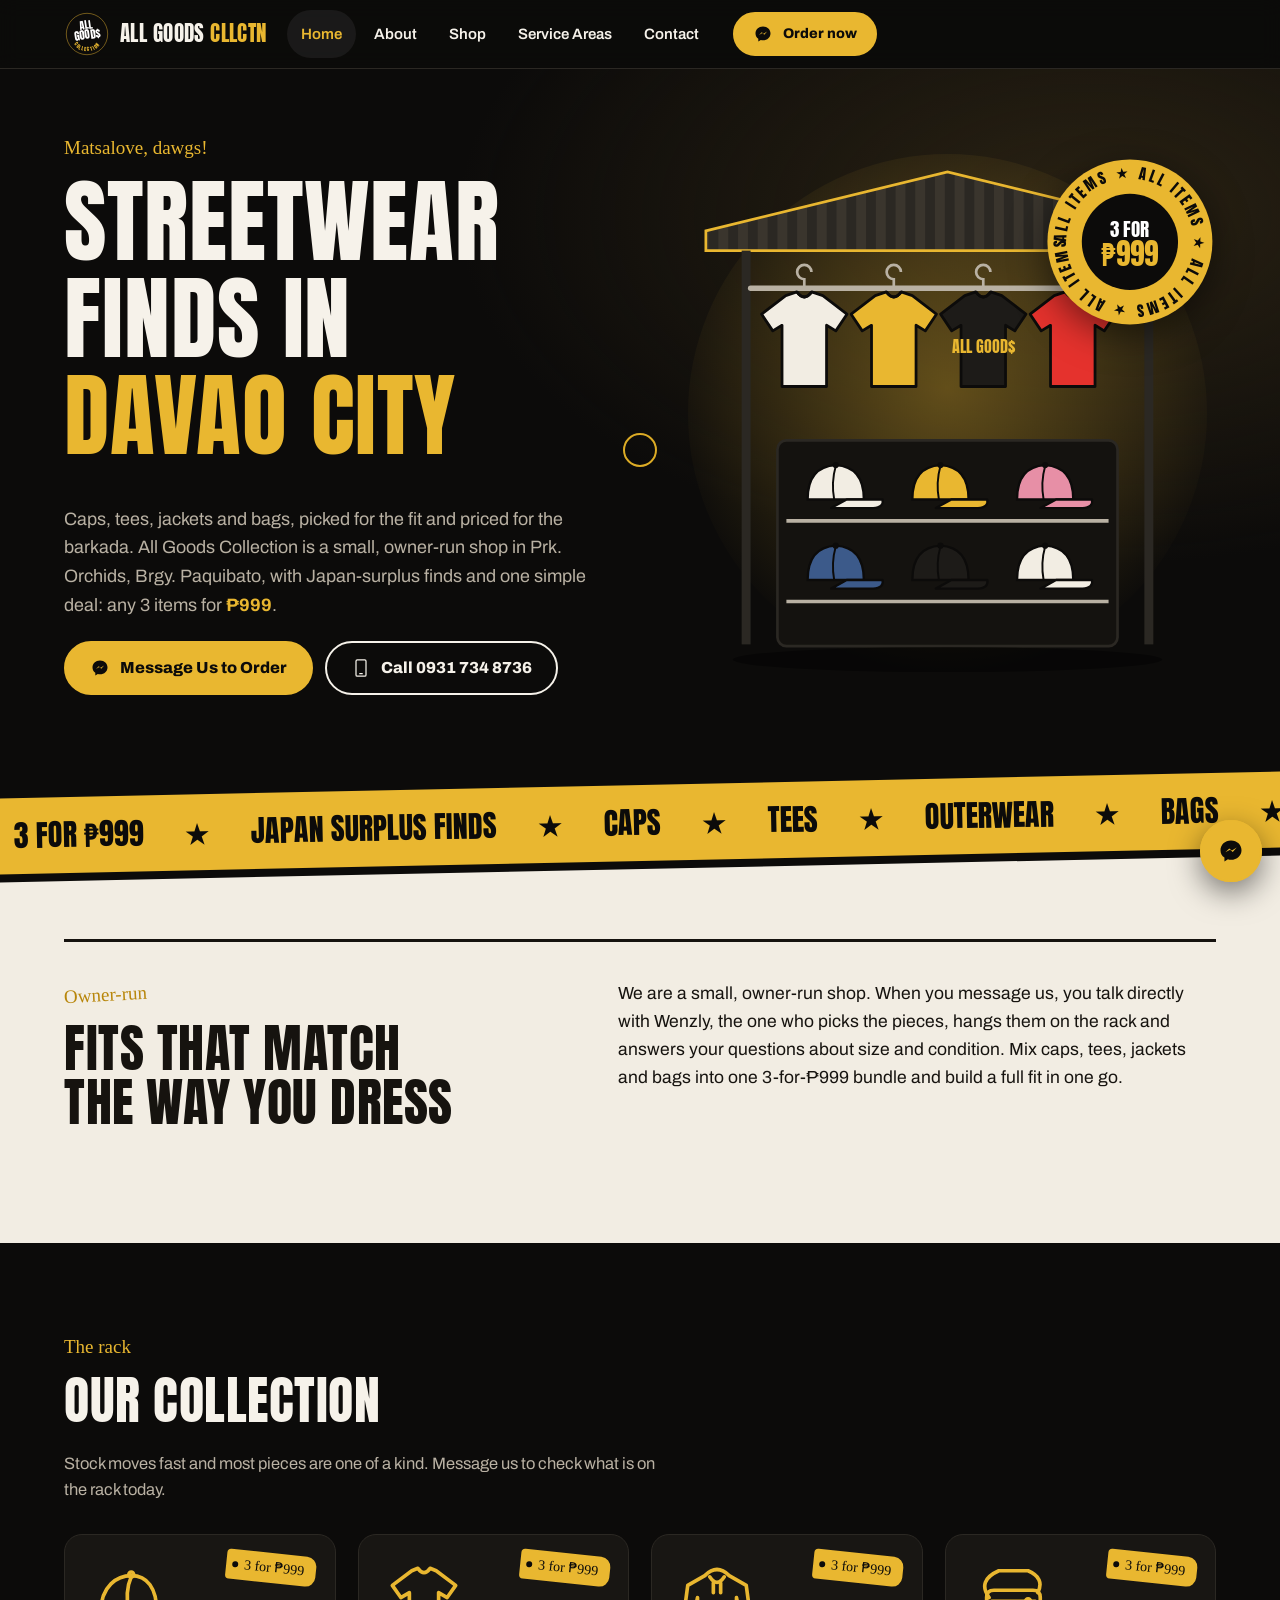
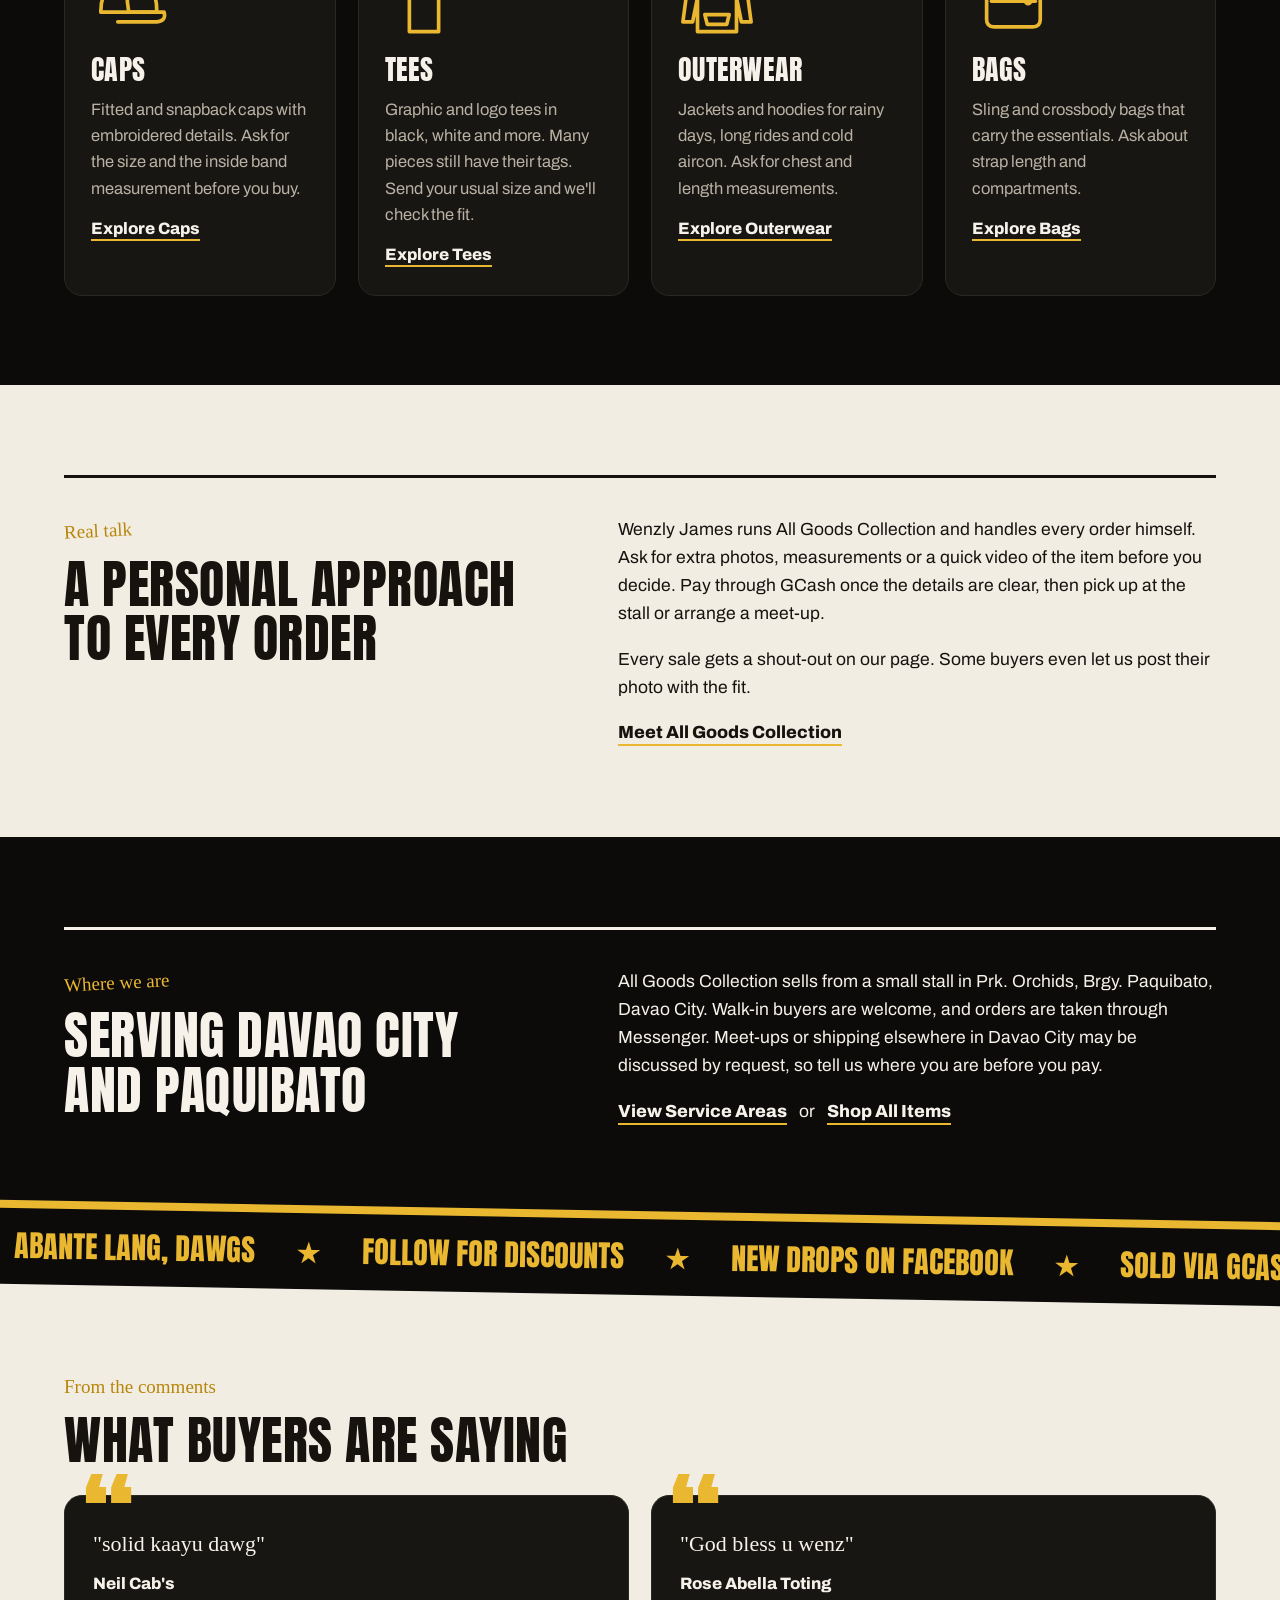
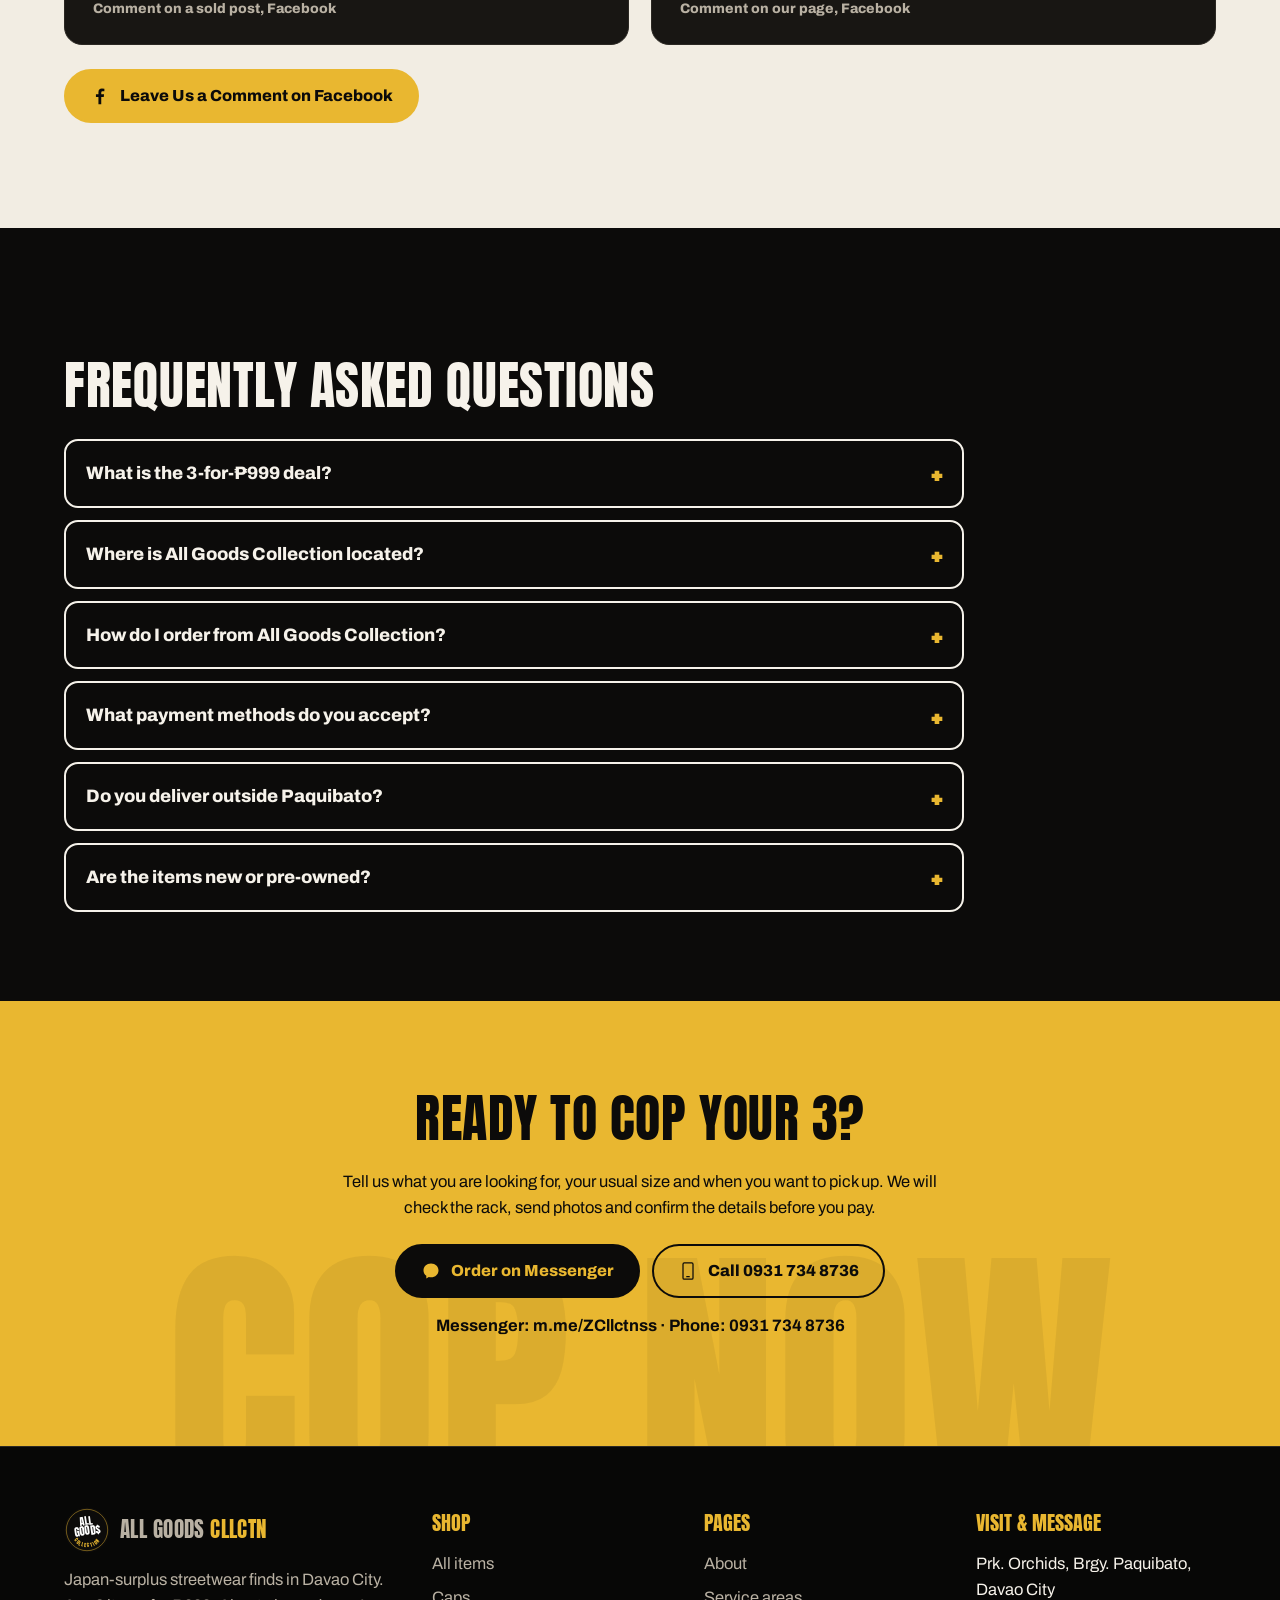
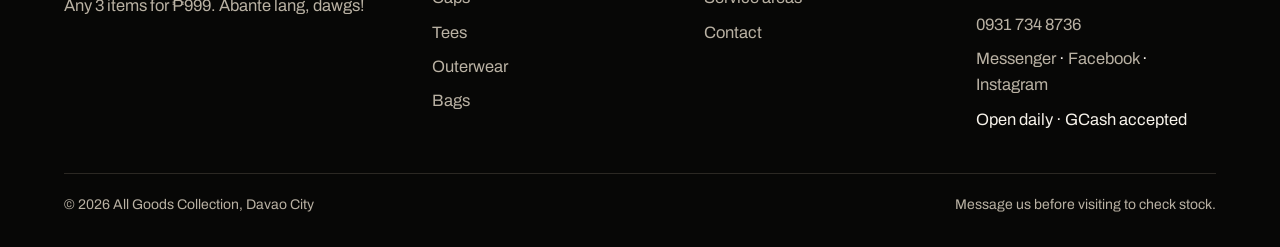
==== commit c93f92b1: "SEO/AEO" ====
--- a/index.html
+++ b/index.html
@@ -1,11 +1,23 @@
 <!DOCTYPE html>
-<html lang="en"><head><meta charset="utf-8"><meta name="viewport" content="width=device-width, initial-scale=1">
+<html lang="en-PH"><head><meta charset="utf-8"><meta name="viewport" content="width=device-width, initial-scale=1">
 <title>Streetwear Shop in Davao City | All Goods Collection</title><meta name="description" content="Shop Japan-surplus streetwear in Davao City at All Goods Collection: caps, tees, jackets and bags, any 3 for ₱999. Message us on Messenger to order.">
-<meta property="og:type" content="website"><meta property="og:title" content="Streetwear Shop in Davao City | All Goods Collection"><meta property="og:description" content="Shop Japan-surplus streetwear in Davao City at All Goods Collection: caps, tees, jackets and bags, any 3 for ₱999. Message us on Messenger to order."><meta property="og:locale" content="en_PH">
+
 <meta name="theme-color" content="#0c0b0a">
 <link rel="preconnect" href="https://fonts.googleapis.com"><link rel="preconnect" href="https://fonts.gstatic.com" crossorigin>
 <link href="https://fonts.googleapis.com/css2?family=Anton&family=Archivo:wght@400;600;800&family=Permanent+Marker&display=swap" rel="stylesheet">
-<link rel="stylesheet" href="css/style.css"><script type="application/ld+json">{"@context": "https://schema.org", "@type": "ClothingStore", "name": "All Goods Collection", "alternateName": "All Goods Cllctn", "telephone": "+639317348736", "address": {"@type": "PostalAddress", "streetAddress": "Prk. Orchids, Brgy. Paquibato", "addressLocality": "Davao City", "addressRegion": "Davao del Sur", "addressCountry": "PH"}, "areaServed": "Davao City", "paymentAccepted": "GCash", "priceRange": "₱", "sameAs": ["https://www.facebook.com/ZCllctnss", "https://www.instagram.com/w1nsloy_/"]}</script></head>
+<link rel="stylesheet" href="css/style.css"><!-- seo -->
+<link rel="canonical" href="https://carl4webdev.github.io/all-goods-collection-site/">
+<meta name="robots" content="index, follow, max-image-preview:large, max-snippet:-1">
+<meta name="author" content="All Goods Collection">
+<meta name="geo.region" content="PH-DAS"><meta name="geo.placename" content="Davao City">
+<meta property="og:type" content="website"><meta property="og:site_name" content="All Goods Collection"><meta property="og:locale" content="en_PH">
+<meta property="og:url" content="https://carl4webdev.github.io/all-goods-collection-site/"><meta property="og:title" content="Streetwear Shop in Davao City | All Goods Collection"><meta property="og:description" content="Shop Japan-surplus streetwear in Davao City at All Goods Collection: caps, tees, jackets and bags, any 3 for ₱999. Message us on Messenger to order.">
+<meta property="og:image" content="https://carl4webdev.github.io/all-goods-collection-site/og-image.png"><meta property="og:image:width" content="1200"><meta property="og:image:height" content="630"><meta property="og:image:alt" content="All Goods Collection: streetwear in Davao City, any 3 items for ₱999">
+<meta name="twitter:card" content="summary_large_image"><meta name="twitter:title" content="Streetwear Shop in Davao City | All Goods Collection"><meta name="twitter:description" content="Shop Japan-surplus streetwear in Davao City at All Goods Collection: caps, tees, jackets and bags, any 3 for ₱999. Message us on Messenger to order."><meta name="twitter:image" content="https://carl4webdev.github.io/all-goods-collection-site/og-image.png">
+<link rel="icon" href="favicon.svg" type="image/svg+xml"><link rel="icon" href="favicon-32.png" sizes="32x32" type="image/png"><link rel="apple-touch-icon" href="apple-touch-icon.png"><link rel="manifest" href="site.webmanifest">
+<link rel="sitemap" type="application/xml" href="sitemap.xml">
+<script type="application/ld+json">{"@context":"https://schema.org","@graph":[{"@type":"ClothingStore","@id":"https://carl4webdev.github.io/all-goods-collection-site/#store","name":"All Goods Collection","alternateName":"All Goods Cllctn","description":"Owner-run streetwear shop in Prk. Orchids, Brgy. Paquibato, Davao City selling Japan-surplus caps, tees, jackets, hoodies and bags. Any 3 items for ₱999. Orders through Messenger; GCash accepted.","url":"https://carl4webdev.github.io/all-goods-collection-site/","logo":"https://carl4webdev.github.io/all-goods-collection-site/icon-512.png","image":"https://carl4webdev.github.io/all-goods-collection-site/og-image.png","telephone":"+639317348736","address":{"@type":"PostalAddress","streetAddress":"Prk. Orchids, Brgy. Paquibato","addressLocality":"Davao City","addressRegion":"Davao del Sur","addressCountry":"PH"},"areaServed":[{"@type":"Place","name":"Paquibato, Davao City"},{"@type":"City","name":"Davao City"}],"openingHours":"Mo-Su","paymentAccepted":"GCash","currenciesAccepted":"PHP","priceRange":"₱","founder":{"@id":"https://carl4webdev.github.io/all-goods-collection-site/#owner"},"contactPoint":{"@type":"ContactPoint","telephone":"+639317348736","contactType":"sales","areaServed":"PH","availableLanguage":["English","Filipino","Cebuano"],"url":"https://m.me/ZCllctnss"},"hasOfferCatalog":{"@type":"OfferCatalog","name":"Japan-surplus streetwear","itemListElement":[{"@type":"OfferCatalog","name":"Caps","url":"https://carl4webdev.github.io/all-goods-collection-site/caps.html"},{"@type":"OfferCatalog","name":"Tees","url":"https://carl4webdev.github.io/all-goods-collection-site/tees.html"},{"@type":"OfferCatalog","name":"Outerwear","url":"https://carl4webdev.github.io/all-goods-collection-site/outerwear.html"},{"@type":"OfferCatalog","name":"Bags","url":"https://carl4webdev.github.io/all-goods-collection-site/bags.html"}]},"makesOffer":{"@type":"Offer","name":"Any 3 items for ₱999","price":"999","priceCurrency":"PHP","description":"Mix any 3 caps, tees, outerwear or bags for ₱999. Promos can change; confirm when ordering."},"sameAs":["https://www.facebook.com/ZCllctnss","https://www.instagram.com/w1nsloy_/","https://m.me/ZCllctnss"]},{"@type":"WebSite","@id":"https://carl4webdev.github.io/all-goods-collection-site/#website","url":"https://carl4webdev.github.io/all-goods-collection-site/","name":"All Goods Collection","inLanguage":"en-PH","publisher":{"@id":"https://carl4webdev.github.io/all-goods-collection-site/#store"}},{"@type":"Person","@id":"https://carl4webdev.github.io/all-goods-collection-site/#owner","name":"Wenzly James","jobTitle":"Owner","worksFor":{"@id":"https://carl4webdev.github.io/all-goods-collection-site/#store"}},{"@type":"BreadcrumbList","@id":"https://carl4webdev.github.io/all-goods-collection-site/#breadcrumb","itemListElement":[{"@type":"ListItem","position":1,"name":"Home","item":"https://carl4webdev.github.io/all-goods-collection-site/"}]},{"@type":"WebPage","@id":"https://carl4webdev.github.io/all-goods-collection-site/#webpage","url":"https://carl4webdev.github.io/all-goods-collection-site/","name":"Streetwear Shop in Davao City | All Goods Collection","description":"Shop Japan-surplus streetwear in Davao City at All Goods Collection: caps, tees, jackets and bags, any 3 for ₱999. Message us on Messenger to order.","headline":"Streetwear Finds in Davao City","inLanguage":"en-PH","isPartOf":{"@id":"https://carl4webdev.github.io/all-goods-collection-site/#website"},"about":{"@id":"https://carl4webdev.github.io/all-goods-collection-site/#store"},"breadcrumb":{"@id":"https://carl4webdev.github.io/all-goods-collection-site/#breadcrumb"},"primaryImageOfPage":{"@type":"ImageObject","url":"https://carl4webdev.github.io/all-goods-collection-site/og-image.png","width":1200,"height":630},"dateModified":"2026-11-23"},{"@type":"FAQPage","@id":"https://carl4webdev.github.io/all-goods-collection-site/#faq","mainEntity":[{"@type":"Question","name":"What is the 3-for-₱999 deal?","acceptedAnswer":{"@type":"Answer","text":"Mix any 3 items from the rack, whether caps, tees, outerwear or bags, and pay ₱999 for the bundle. Confirm the deal when you order, since promos can change."}},{"@type":"Question","name":"Where is All Goods Collection located?","acceptedAnswer":{"@type":"Answer","text":"We sell from a small stall in Prk. Orchids, Brgy. Paquibato, Davao City. Walk-in buyers are welcome, but message us before visiting to check stock."}},{"@type":"Question","name":"How do I order from All Goods Collection?","acceptedAnswer":{"@type":"Answer","text":"Message us on Messenger at m.me/ZCllctnss or call 0931 734 8736. Tell us what you are looking for and your usual size. We will send photos and measurements and confirm the details before you pay."}},{"@type":"Question","name":"What payment methods do you accept?","acceptedAnswer":{"@type":"Answer","text":"We accept GCash. Send payment only after the item, total and pickup details are agreed, and keep your receipt."}},{"@type":"Question","name":"Do you deliver outside Paquibato?","acceptedAnswer":{"@type":"Answer","text":"Pickup at the stall is the default. Meet-ups or shipping elsewhere in Davao City may be discussed by request, so tell us where you are before you pay."}},{"@type":"Question","name":"Are the items new or pre-owned?","acceptedAnswer":{"@type":"Answer","text":"Our pieces are Japan-surplus finds, so condition varies from item to item, and many tees still have their tags. Ask for close-up photos of any marks or fading before you decide."}}],"isPartOf":{"@id":"https://carl4webdev.github.io/all-goods-collection-site/#webpage"}}]}</script>
+<!-- /seo --></head>
 <body><svg width="0" height="0" style="position:absolute" aria-hidden="true"><defs>
 <symbol id="logo" viewBox="0 0 200 200"><circle cx="100" cy="100" r="98" fill="#0c0b0a"/><circle cx="100" cy="100" r="90" fill="none" stroke="#e9b730" stroke-width="2"/>
 <path id="arc" d="M30 104 A70 70 0 0 0 170 104" fill="none"/><text font-family="Anton,Impact,sans-serif" font-size="21" letter-spacing="5" fill="#e9b730"><textPath href="#arc" startOffset="50%" text-anchor="middle">COLLECTION</textPath></text>
@@ -33,7 +45,7 @@
 <button class="burger" aria-label="Menu" aria-expanded="false" aria-controls="nav"><span></span><span></span><span></span></button>
 </div></header>
 <main><section class="band hero"><div class="wrap"><div><span class="tag rv">Matsalove, dawgs!</span>
-<h1><span class="w"><span style="animation-delay:0.25s">Streetwear</span></span> <span class="w"><span style="animation-delay:0.33s">Finds</span></span> <span class="w"><span style="animation-delay:0.41s">in</span></span> <span class="w"><span style="animation-delay:0.49s"><em>Davao</span></span> <span class="w"><span style="animation-delay:0.57s">City</em></span></span></h1>
+<h1><span class="w"><span style="animation-delay:0.25s">Streetwear</span></span> <span class="w"><span style="animation-delay:0.33s">Finds</span></span> <span class="w"><span style="animation-delay:0.41s">in</span></span> <span class="w"><span style="animation-delay:0.49s"><em>Davao</em></span></span> <span class="w"><span style="animation-delay:0.57s"><em>City</em></span></span></h1>
 <p class="lead rv">Caps, tees, jackets and bags, picked for the fit and priced for the barkada. All Goods Collection is a small, owner-run shop in Prk. Orchids, Brgy. Paquibato, with Japan-surplus finds and one simple deal: any 3 items for <b class="gold">₱999</b>.</p>
 <div class="btns rv"><a class="btn" href="https://m.me/ZCllctnss" target="_blank" rel="noopener"><svg class="" aria-hidden="true"><use href="#i-msg"/></svg> Message Us to Order</a><a class="btn ghost" href="tel:+639317348736"><svg class="" aria-hidden="true"><use href="#i-phone"/></svg> Call 0931 734 8736</a></div></div><div class="scene rv r"><svg viewBox="0 0 600 600" role="img" aria-label="Illustration of the All Goods stall: tees swinging on a rail and caps on a wall shelf">
 <defs><pattern id="corr" width="22" height="60" patternUnits="userSpaceOnUse"><rect width="22" height="60" fill="#2b2823"/><rect width="11" height="60" fill="#3a352d"/></pattern>
@@ -65,6 +77,7 @@
 <div class="quotes" data-stagger><figure class="quote" style="margin:0"><p>"solid kaayu dawg"</p><figcaption class="who">Neil Cab's<small>Comment on a sold post, Facebook</small></figcaption></figure>
 <figure class="quote" style="margin:0"><p>"God bless u wenz"</p><figcaption class="who">Rose Abella Toting<small>Comment on our page, Facebook</small></figcaption></figure></div>
 <p class="rv" style="margin-top:24px"><a class="btn" href="https://www.facebook.com/ZCllctnss" target="_blank" rel="noopener"><svg class="" aria-hidden="true"><use href="#i-fb"/></svg> Leave Us a Comment on Facebook</a></p></div></section>
+<section class="band "><div class="wrap"><span class="tag rv">Got questions?</span><h2 class="rv">Frequently Asked Questions</h2><div class="faq" data-stagger><details><summary>What is the 3-for-₱999 deal?</summary><div class="ans"><p>Mix any 3 items from the rack, whether caps, tees, outerwear or bags, and pay ₱999 for the bundle. Confirm the deal when you order, since promos can change.</p></div></details><details><summary>Where is All Goods Collection located?</summary><div class="ans"><p>We sell from a small stall in Prk. Orchids, Brgy. Paquibato, Davao City. Walk-in buyers are welcome, but message us before visiting to check stock.</p></div></details><details><summary>How do I order from All Goods Collection?</summary><div class="ans"><p>Message us on Messenger at m.me/ZCllctnss or call 0931 734 8736. Tell us what you are looking for and your usual size. We will send photos and measurements and confirm the details before you pay.</p></div></details><details><summary>What payment methods do you accept?</summary><div class="ans"><p>We accept GCash. Send payment only after the item, total and pickup details are agreed, and keep your receipt.</p></div></details><details><summary>Do you deliver outside Paquibato?</summary><div class="ans"><p>Pickup at the stall is the default. Meet-ups or shipping elsewhere in Davao City may be discussed by request, so tell us where you are before you pay.</p></div></details><details><summary>Are the items new or pre-owned?</summary><div class="ans"><p>Our pieces are Japan-surplus finds, so condition varies from item to item, and many tees still have their tags. Ask for close-up photos of any marks or fading before you decide.</p></div></details></div></div></section>
 <section class="band ctaband"><div class="bgword" aria-hidden="true">Cop now</div><div class="wrap rv z"><h2>Ready to Cop Your 3?</h2><p>Tell us what you are looking for, your usual size and when you want to pick up. We will check the rack, send photos and confirm the details before you pay.</p>
 <div class="btns"><a class="btn" href="https://m.me/ZCllctnss" target="_blank" rel="noopener"><svg class="" aria-hidden="true"><use href="#i-msg"/></svg> Order on Messenger</a><a class="btn ghost" href="tel:+639317348736"><svg class="" aria-hidden="true"><use href="#i-phone"/></svg> Call 0931 734 8736</a></div>
 <p style="margin-top:16px;font-weight:700">Messenger: m.me/ZCllctnss · Phone: 0931 734 8736</p></div></section></main>
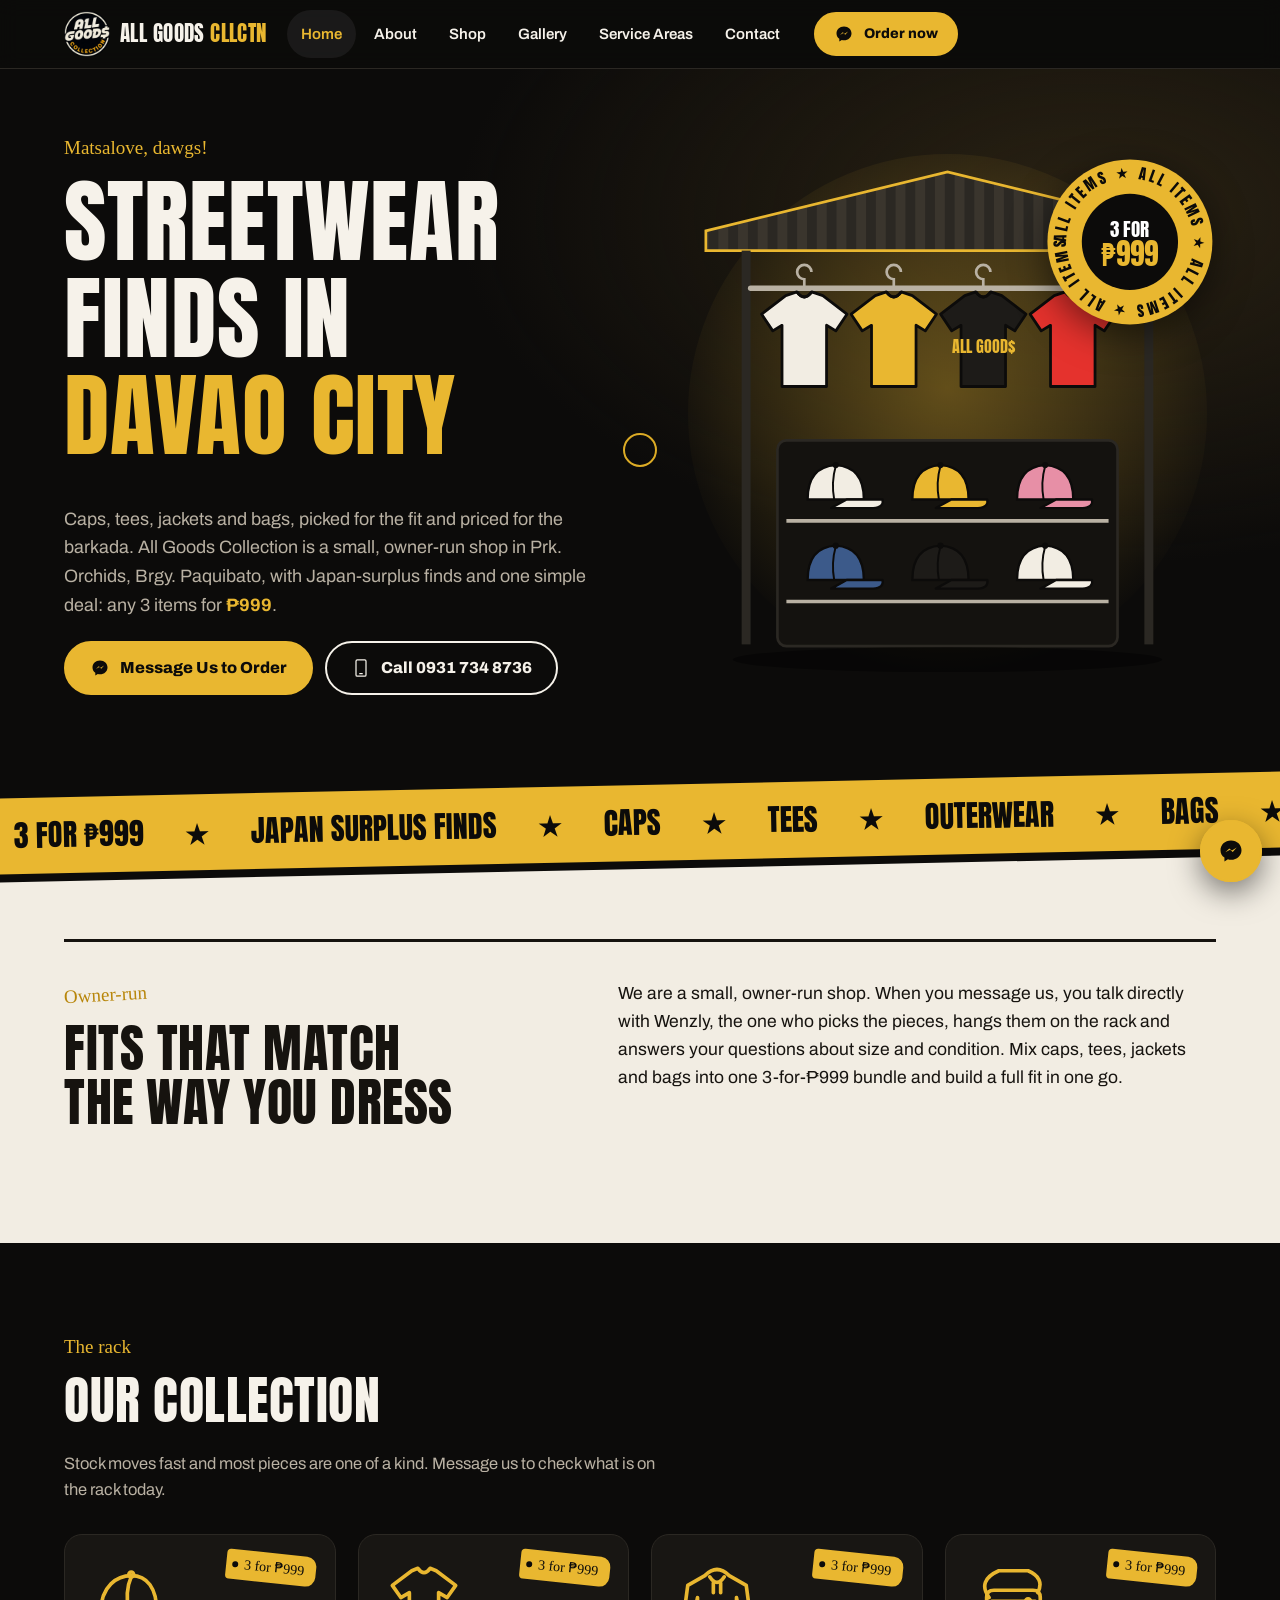
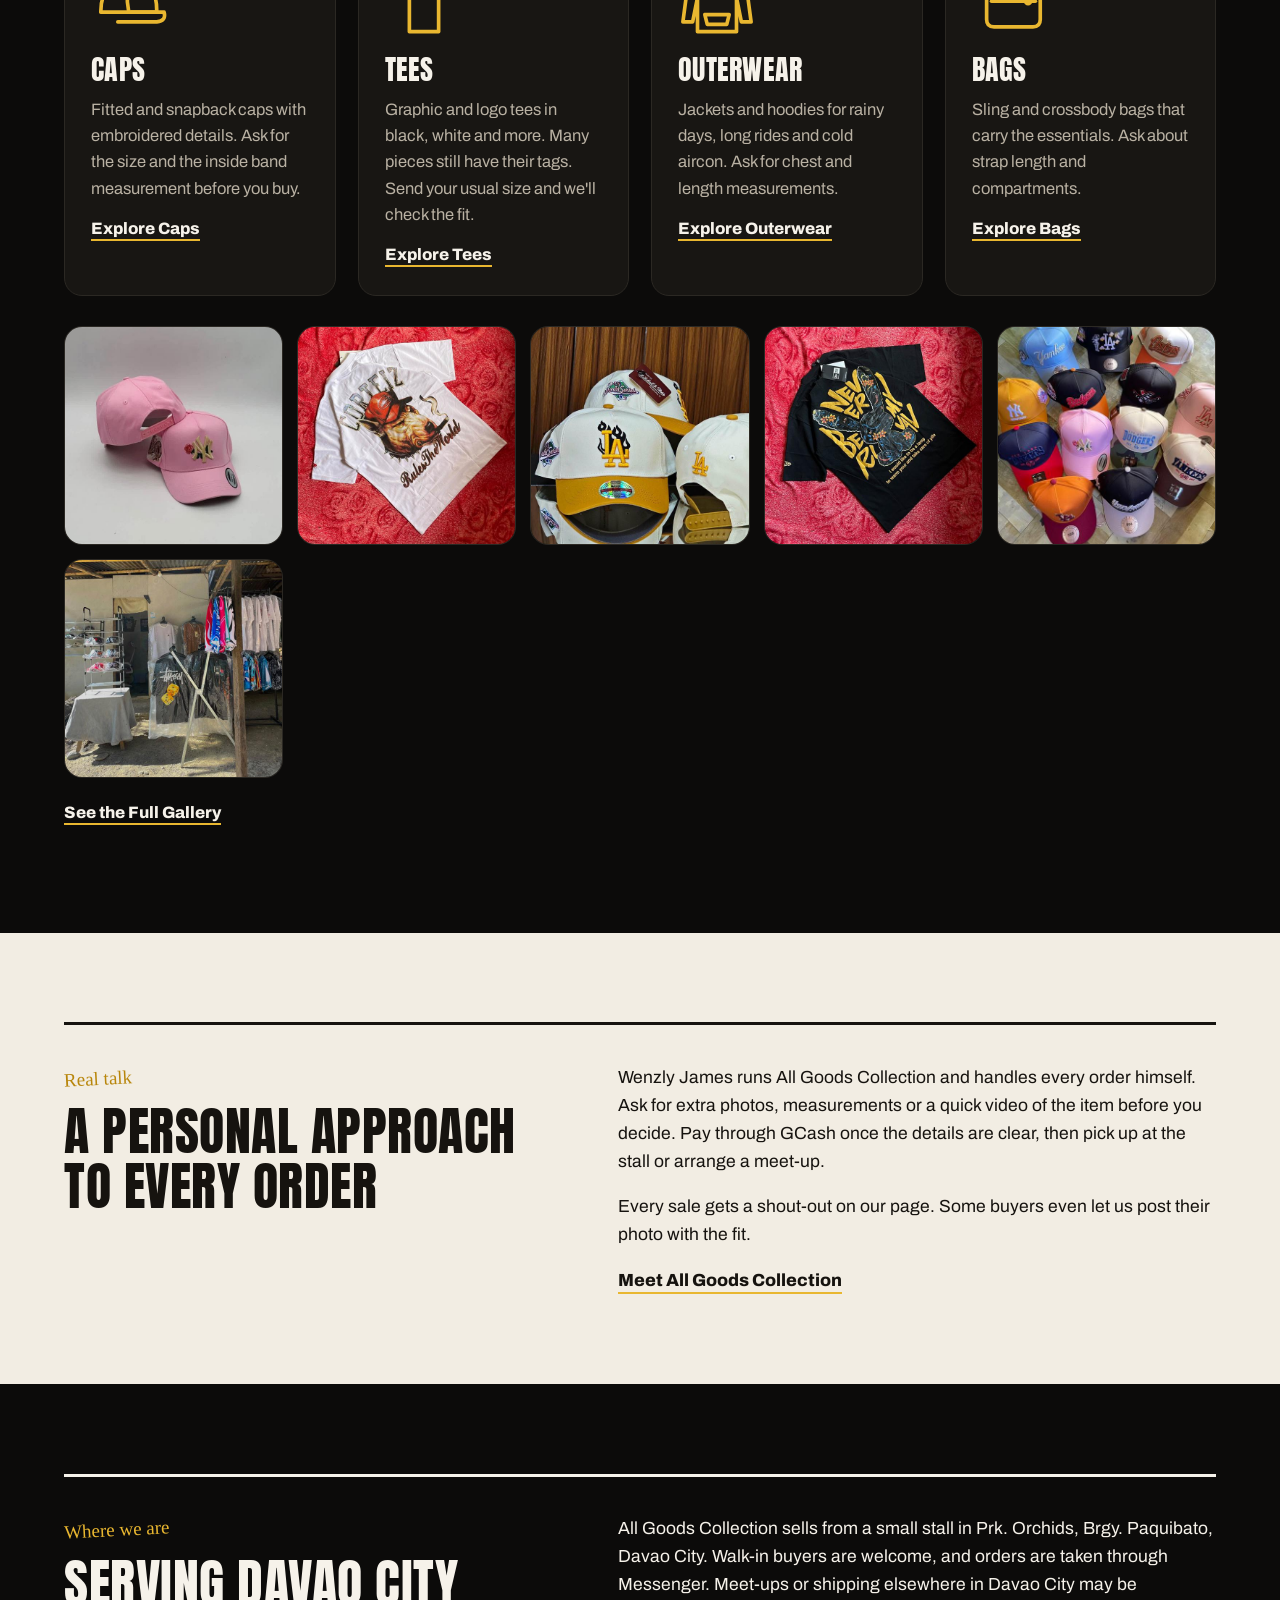
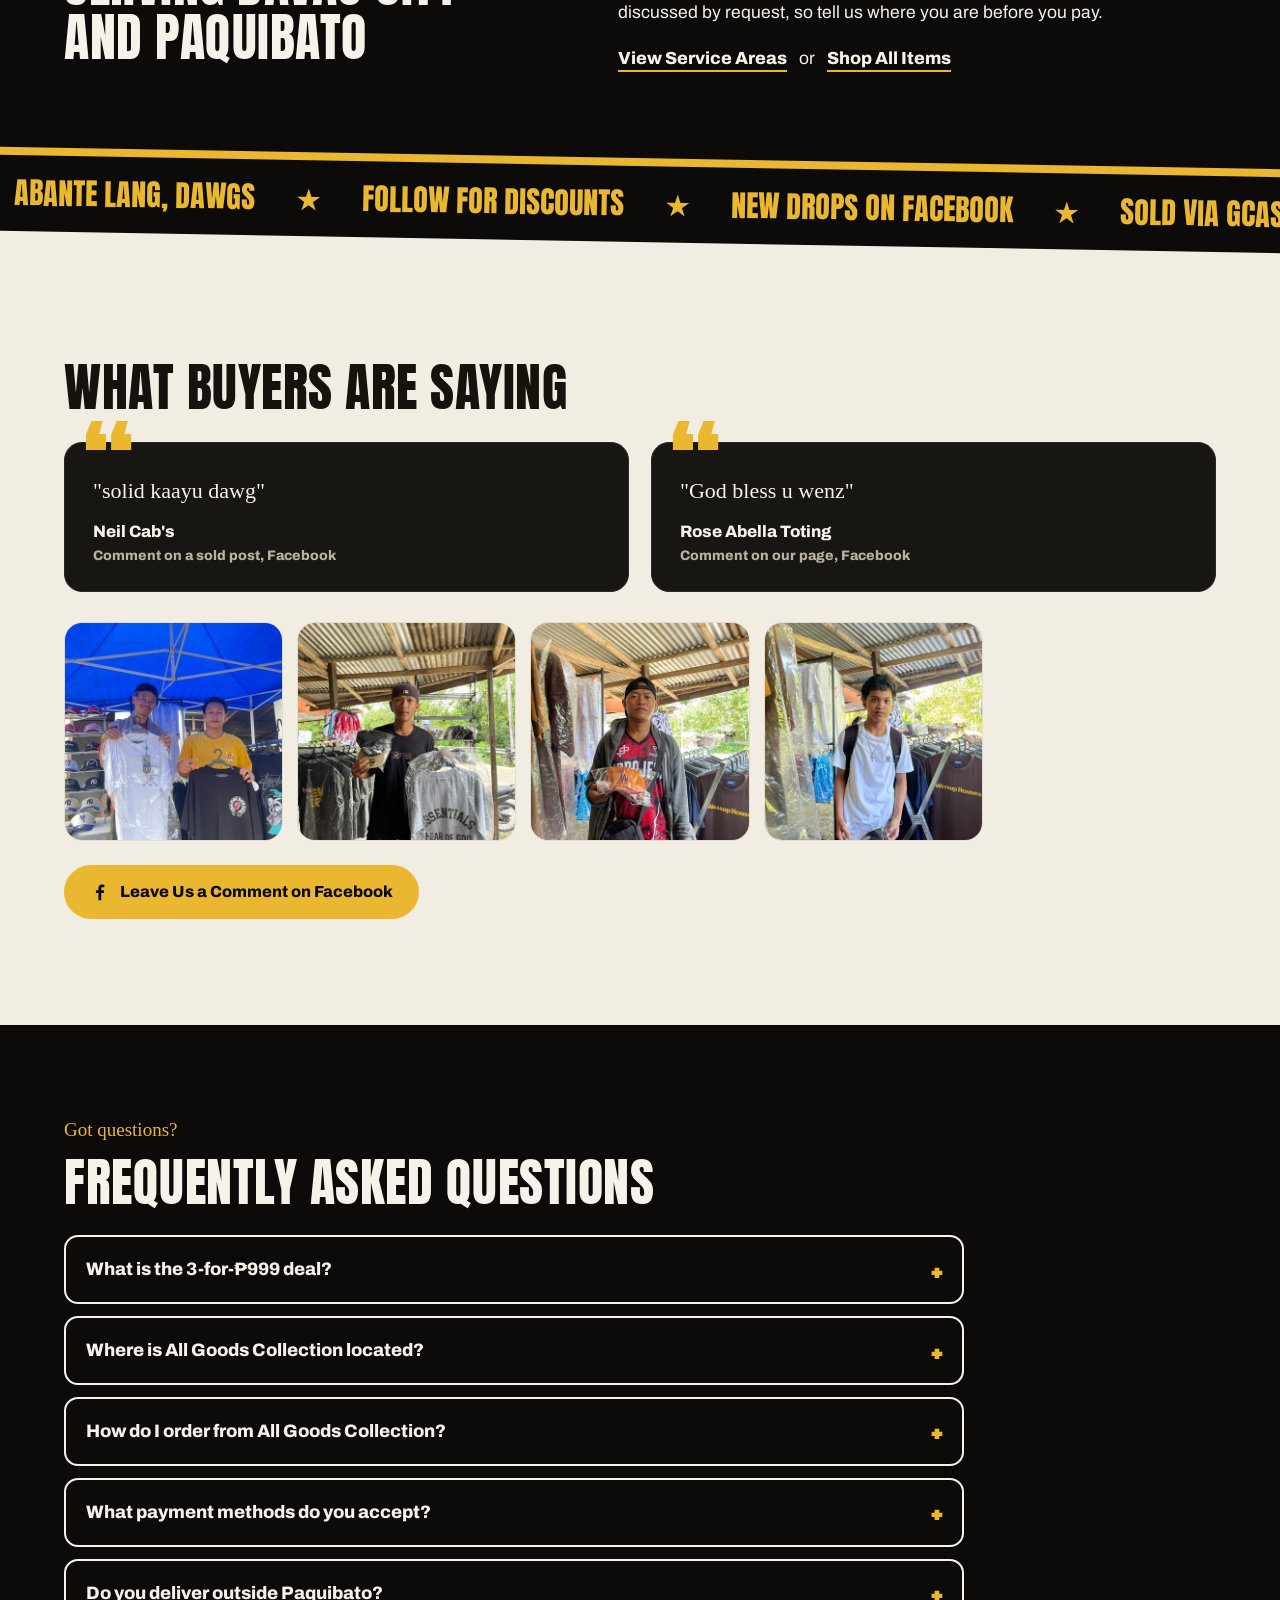
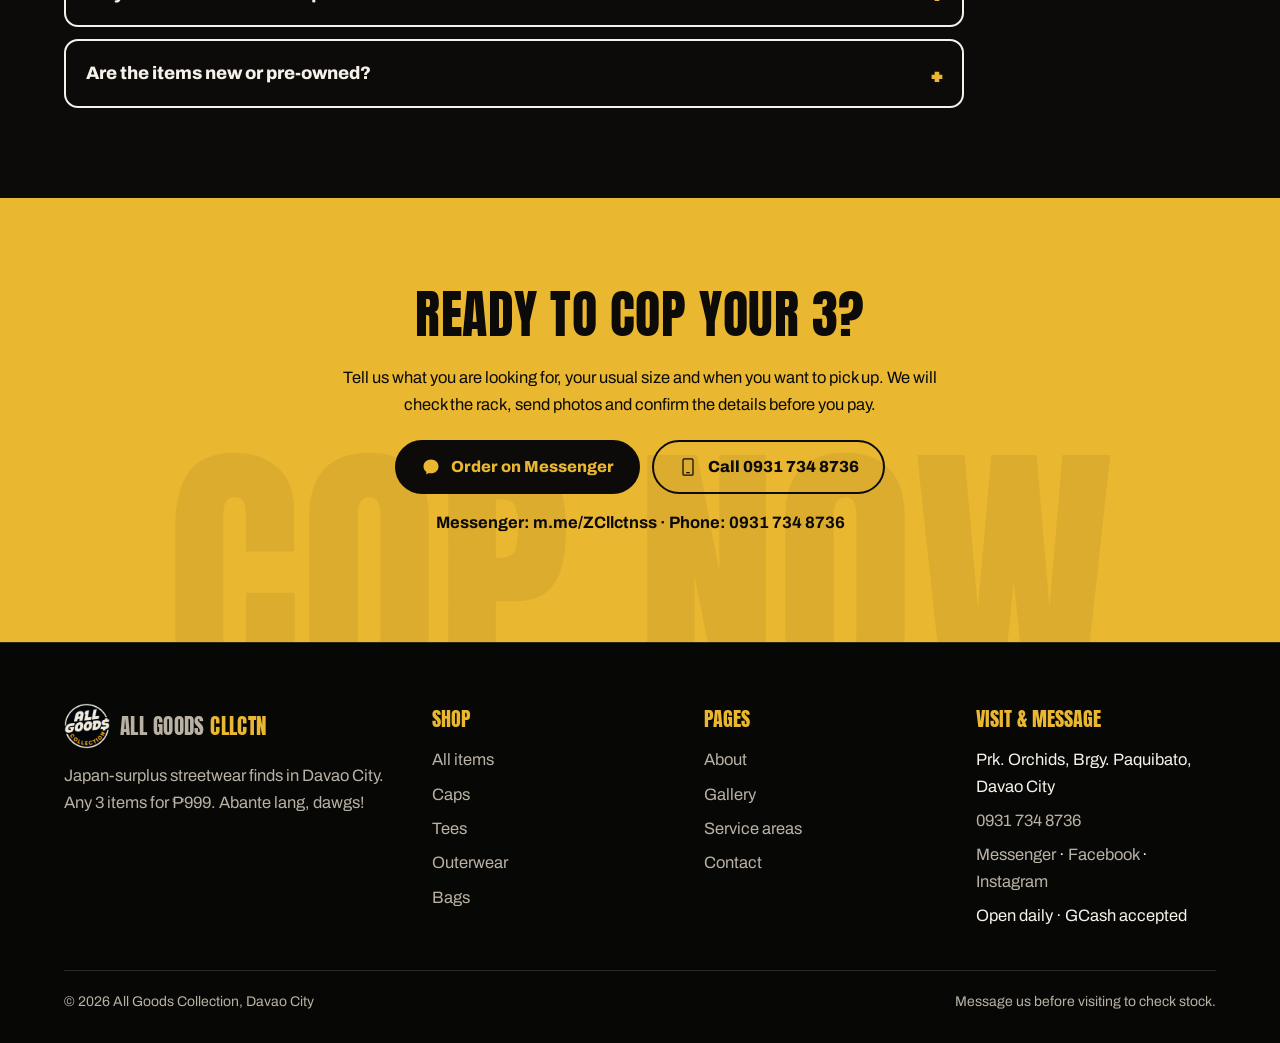
==== commit f69c55b8: "gallery" ====
--- a/index.html
+++ b/index.html
@@ -14,14 +14,12 @@
 <meta property="og:url" content="https://carl4webdev.github.io/all-goods-collection-site/"><meta property="og:title" content="Streetwear Shop in Davao City | All Goods Collection"><meta property="og:description" content="Shop Japan-surplus streetwear in Davao City at All Goods Collection: caps, tees, jackets and bags, any 3 for ₱999. Message us on Messenger to order.">
 <meta property="og:image" content="https://carl4webdev.github.io/all-goods-collection-site/og-image.png"><meta property="og:image:width" content="1200"><meta property="og:image:height" content="630"><meta property="og:image:alt" content="All Goods Collection: streetwear in Davao City, any 3 items for ₱999">
 <meta name="twitter:card" content="summary_large_image"><meta name="twitter:title" content="Streetwear Shop in Davao City | All Goods Collection"><meta name="twitter:description" content="Shop Japan-surplus streetwear in Davao City at All Goods Collection: caps, tees, jackets and bags, any 3 for ₱999. Message us on Messenger to order."><meta name="twitter:image" content="https://carl4webdev.github.io/all-goods-collection-site/og-image.png">
-<link rel="icon" href="favicon.svg" type="image/svg+xml"><link rel="icon" href="favicon-32.png" sizes="32x32" type="image/png"><link rel="apple-touch-icon" href="apple-touch-icon.png"><link rel="manifest" href="site.webmanifest">
+<link rel="icon" href="favicon-32.png" sizes="32x32" type="image/png"><link rel="icon" href="favicon-48.png" sizes="48x48" type="image/png"><link rel="apple-touch-icon" href="apple-touch-icon.png"><link rel="manifest" href="site.webmanifest">
 <link rel="sitemap" type="application/xml" href="sitemap.xml">
-<script type="application/ld+json">{"@context":"https://schema.org","@graph":[{"@type":"ClothingStore","@id":"https://carl4webdev.github.io/all-goods-collection-site/#store","name":"All Goods Collection","alternateName":"All Goods Cllctn","description":"Owner-run streetwear shop in Prk. Orchids, Brgy. Paquibato, Davao City selling Japan-surplus caps, tees, jackets, hoodies and bags. Any 3 items for ₱999. Orders through Messenger; GCash accepted.","url":"https://carl4webdev.github.io/all-goods-collection-site/","logo":"https://carl4webdev.github.io/all-goods-collection-site/icon-512.png","image":"https://carl4webdev.github.io/all-goods-collection-site/og-image.png","telephone":"+639317348736","address":{"@type":"PostalAddress","streetAddress":"Prk. Orchids, Brgy. Paquibato","addressLocality":"Davao City","addressRegion":"Davao del Sur","addressCountry":"PH"},"areaServed":[{"@type":"Place","name":"Paquibato, Davao City"},{"@type":"City","name":"Davao City"}],"openingHours":"Mo-Su","paymentAccepted":"GCash","currenciesAccepted":"PHP","priceRange":"₱","founder":{"@id":"https://carl4webdev.github.io/all-goods-collection-site/#owner"},"contactPoint":{"@type":"ContactPoint","telephone":"+639317348736","contactType":"sales","areaServed":"PH","availableLanguage":["English","Filipino","Cebuano"],"url":"https://m.me/ZCllctnss"},"hasOfferCatalog":{"@type":"OfferCatalog","name":"Japan-surplus streetwear","itemListElement":[{"@type":"OfferCatalog","name":"Caps","url":"https://carl4webdev.github.io/all-goods-collection-site/caps.html"},{"@type":"OfferCatalog","name":"Tees","url":"https://carl4webdev.github.io/all-goods-collection-site/tees.html"},{"@type":"OfferCatalog","name":"Outerwear","url":"https://carl4webdev.github.io/all-goods-collection-site/outerwear.html"},{"@type":"OfferCatalog","name":"Bags","url":"https://carl4webdev.github.io/all-goods-collection-site/bags.html"}]},"makesOffer":{"@type":"Offer","name":"Any 3 items for ₱999","price":"999","priceCurrency":"PHP","description":"Mix any 3 caps, tees, outerwear or bags for ₱999. Promos can change; confirm when ordering."},"sameAs":["https://www.facebook.com/ZCllctnss","https://www.instagram.com/w1nsloy_/","https://m.me/ZCllctnss"]},{"@type":"WebSite","@id":"https://carl4webdev.github.io/all-goods-collection-site/#website","url":"https://carl4webdev.github.io/all-goods-collection-site/","name":"All Goods Collection","inLanguage":"en-PH","publisher":{"@id":"https://carl4webdev.github.io/all-goods-collection-site/#store"}},{"@type":"Person","@id":"https://carl4webdev.github.io/all-goods-collection-site/#owner","name":"Wenzly James","jobTitle":"Owner","worksFor":{"@id":"https://carl4webdev.github.io/all-goods-collection-site/#store"}},{"@type":"BreadcrumbList","@id":"https://carl4webdev.github.io/all-goods-collection-site/#breadcrumb","itemListElement":[{"@type":"ListItem","position":1,"name":"Home","item":"https://carl4webdev.github.io/all-goods-collection-site/"}]},{"@type":"WebPage","@id":"https://carl4webdev.github.io/all-goods-collection-site/#webpage","url":"https://carl4webdev.github.io/all-goods-collection-site/","name":"Streetwear Shop in Davao City | All Goods Collection","description":"Shop Japan-surplus streetwear in Davao City at All Goods Collection: caps, tees, jackets and bags, any 3 for ₱999. Message us on Messenger to order.","headline":"Streetwear Finds in Davao City","inLanguage":"en-PH","isPartOf":{"@id":"https://carl4webdev.github.io/all-goods-collection-site/#website"},"about":{"@id":"https://carl4webdev.github.io/all-goods-collection-site/#store"},"breadcrumb":{"@id":"https://carl4webdev.github.io/all-goods-collection-site/#breadcrumb"},"primaryImageOfPage":{"@type":"ImageObject","url":"https://carl4webdev.github.io/all-goods-collection-site/og-image.png","width":1200,"height":630},"dateModified":"2026-11-23"},{"@type":"FAQPage","@id":"https://carl4webdev.github.io/all-goods-collection-site/#faq","mainEntity":[{"@type":"Question","name":"What is the 3-for-₱999 deal?","acceptedAnswer":{"@type":"Answer","text":"Mix any 3 items from the rack, whether caps, tees, outerwear or bags, and pay ₱999 for the bundle. Confirm the deal when you order, since promos can change."}},{"@type":"Question","name":"Where is All Goods Collection located?","acceptedAnswer":{"@type":"Answer","text":"We sell from a small stall in Prk. Orchids, Brgy. Paquibato, Davao City. Walk-in buyers are welcome, but message us before visiting to check stock."}},{"@type":"Question","name":"How do I order from All Goods Collection?","acceptedAnswer":{"@type":"Answer","text":"Message us on Messenger at m.me/ZCllctnss or call 0931 734 8736. Tell us what you are looking for and your usual size. We will send photos and measurements and confirm the details before you pay."}},{"@type":"Question","name":"What payment methods do you accept?","acceptedAnswer":{"@type":"Answer","text":"We accept GCash. Send payment only after the item, total and pickup details are agreed, and keep your receipt."}},{"@type":"Question","name":"Do you deliver outside Paquibato?","acceptedAnswer":{"@type":"Answer","text":"Pickup at the stall is the default. Meet-ups or shipping elsewhere in Davao City may be discussed by request, so tell us where you are before you pay."}},{"@type":"Question","name":"Are the items new or pre-owned?","acceptedAnswer":{"@type":"Answer","text":"Our pieces are Japan-surplus finds, so condition varies from item to item, and many tees still have their tags. Ask for close-up photos of any marks or fading before you decide."}}],"isPartOf":{"@id":"https://carl4webdev.github.io/all-goods-collection-site/#webpage"}}]}</script>
+<script type="application/ld+json">{"@context":"https://schema.org","@graph":[{"@type":"ClothingStore","@id":"https://carl4webdev.github.io/all-goods-collection-site/#store","name":"All Goods Collection","alternateName":"All Goods Cllctn","description":"Owner-run streetwear shop in Prk. Orchids, Brgy. Paquibato, Davao City selling Japan-surplus caps, tees, jackets, hoodies and bags. Any 3 items for ₱999. Orders through Messenger; GCash accepted.","url":"https://carl4webdev.github.io/all-goods-collection-site/","logo":"https://carl4webdev.github.io/all-goods-collection-site/icon-512.png","image":["https://carl4webdev.github.io/all-goods-collection-site/og-image.png","https://carl4webdev.github.io/all-goods-collection-site/images/photos/stall-front.jpg","https://carl4webdev.github.io/all-goods-collection-site/images/photos/cap-wall.jpg"],"telephone":"+639317348736","address":{"@type":"PostalAddress","streetAddress":"Prk. Orchids, Brgy. Paquibato","addressLocality":"Davao City","addressRegion":"Davao del Sur","addressCountry":"PH"},"areaServed":[{"@type":"Place","name":"Paquibato, Davao City"},{"@type":"City","name":"Davao City"}],"openingHours":"Mo-Su","paymentAccepted":"GCash","currenciesAccepted":"PHP","priceRange":"₱","founder":{"@id":"https://carl4webdev.github.io/all-goods-collection-site/#owner"},"contactPoint":{"@type":"ContactPoint","telephone":"+639317348736","contactType":"sales","areaServed":"PH","availableLanguage":["English","Filipino","Cebuano"],"url":"https://m.me/ZCllctnss"},"hasOfferCatalog":{"@type":"OfferCatalog","name":"Japan-surplus streetwear","itemListElement":[{"@type":"OfferCatalog","name":"Caps","url":"https://carl4webdev.github.io/all-goods-collection-site/caps.html"},{"@type":"OfferCatalog","name":"Tees","url":"https://carl4webdev.github.io/all-goods-collection-site/tees.html"},{"@type":"OfferCatalog","name":"Outerwear","url":"https://carl4webdev.github.io/all-goods-collection-site/outerwear.html"},{"@type":"OfferCatalog","name":"Bags","url":"https://carl4webdev.github.io/all-goods-collection-site/bags.html"}]},"makesOffer":{"@type":"Offer","name":"Any 3 items for ₱999","price":"999","priceCurrency":"PHP","description":"Mix any 3 caps, tees, outerwear or bags for ₱999. Promos can change; confirm when ordering."},"sameAs":["https://www.facebook.com/ZCllctnss","https://www.instagram.com/w1nsloy_/","https://m.me/ZCllctnss"]},{"@type":"WebSite","@id":"https://carl4webdev.github.io/all-goods-collection-site/#website","url":"https://carl4webdev.github.io/all-goods-collection-site/","name":"All Goods Collection","inLanguage":"en-PH","publisher":{"@id":"https://carl4webdev.github.io/all-goods-collection-site/#store"}},{"@type":"Person","@id":"https://carl4webdev.github.io/all-goods-collection-site/#owner","name":"Wenzly James","jobTitle":"Owner","worksFor":{"@id":"https://carl4webdev.github.io/all-goods-collection-site/#store"}},{"@type":"BreadcrumbList","@id":"https://carl4webdev.github.io/all-goods-collection-site/#breadcrumb","itemListElement":[{"@type":"ListItem","position":1,"name":"Home","item":"https://carl4webdev.github.io/all-goods-collection-site/"}]},{"@type":"WebPage","@id":"https://carl4webdev.github.io/all-goods-collection-site/#webpage","url":"https://carl4webdev.github.io/all-goods-collection-site/","name":"Streetwear Shop in Davao City | All Goods Collection","description":"Shop Japan-surplus streetwear in Davao City at All Goods Collection: caps, tees, jackets and bags, any 3 for ₱999. Message us on Messenger to order.","headline":"Streetwear Finds in Davao City","inLanguage":"en-PH","isPartOf":{"@id":"https://carl4webdev.github.io/all-goods-collection-site/#website"},"about":{"@id":"https://carl4webdev.github.io/all-goods-collection-site/#store"},"breadcrumb":{"@id":"https://carl4webdev.github.io/all-goods-collection-site/#breadcrumb"},"primaryImageOfPage":{"@type":"ImageObject","url":"https://carl4webdev.github.io/all-goods-collection-site/og-image.png","width":1200,"height":630},"dateModified":"2026-11-23","image":[{"@type":"ImageObject","contentUrl":"https://carl4webdev.github.io/all-goods-collection-site/images/photos/pink-ny-rose-cap.jpg","thumbnailUrl":"https://carl4webdev.github.io/all-goods-collection-site/images/photos/pink-ny-rose-cap-sm.jpg","caption":"Pink NY cap with an embroidered rose","creditText":"All Goods Collection","copyrightNotice":"All Goods Collection"},{"@type":"ImageObject","contentUrl":"https://carl4webdev.github.io/all-goods-collection-site/images/photos/white-bulldog-graphic-tee.jpg","thumbnailUrl":"https://carl4webdev.github.io/all-goods-collection-site/images/photos/white-bulldog-graphic-tee-sm.jpg","caption":"White graphic tee with a bulldog print","creditText":"All Goods Collection","copyrightNotice":"All Goods Collection"},{"@type":"ImageObject","contentUrl":"https://carl4webdev.github.io/all-goods-collection-site/images/photos/cream-gold-la-flame-cap.jpg","thumbnailUrl":"https://carl4webdev.github.io/all-goods-collection-site/images/photos/cream-gold-la-flame-cap-sm.jpg","caption":"Cream and gold LA flame-logo cap","creditText":"All Goods Collection","copyrightNotice":"All Goods Collection"},{"@type":"ImageObject","contentUrl":"https://carl4webdev.github.io/all-goods-collection-site/images/photos/black-gold-butterfly-tee.jpg","thumbnailUrl":"https://carl4webdev.github.io/all-goods-collection-site/images/photos/black-gold-butterfly-tee-sm.jpg","caption":"Black tee with a gold butterfly graphic","creditText":"All Goods Collection","copyrightNotice":"All Goods Collection"},{"@type":"ImageObject","contentUrl":"https://carl4webdev.github.io/all-goods-collection-site/images/photos/colourful-cap-drop.jpg","thumbnailUrl":"https://carl4webdev.github.io/all-goods-collection-site/images/photos/colourful-cap-drop-sm.jpg","caption":"A fresh drop of colourful baseball caps","creditText":"All Goods Collection","copyrightNotice":"All Goods Collection"},{"@type":"ImageObject","contentUrl":"https://carl4webdev.github.io/all-goods-collection-site/images/photos/stall-front.jpg","thumbnailUrl":"https://carl4webdev.github.io/all-goods-collection-site/images/photos/stall-front-sm.jpg","caption":"The All Goods Collection stall in Prk. Orchids Brgy. Paquibato Davao City","creditText":"All Goods Collection","copyrightNotice":"All Goods Collection"},{"@type":"ImageObject","contentUrl":"https://carl4webdev.github.io/all-goods-collection-site/images/photos/buyers-new-tees.jpg","thumbnailUrl":"https://carl4webdev.github.io/all-goods-collection-site/images/photos/buyers-new-tees-sm.jpg","caption":"Buyers with their new tees at the stall","creditText":"All Goods Collection","copyrightNotice":"All Goods Collection"},{"@type":"ImageObject","contentUrl":"https://carl4webdev.github.io/all-goods-collection-site/images/photos/buyer-cap-and-tee.jpg","thumbnailUrl":"https://carl4webdev.github.io/all-goods-collection-site/images/photos/buyer-cap-and-tee-sm.jpg","caption":"Buyer with a new cap and tee","creditText":"All Goods Collection","copyrightNotice":"All Goods Collection"},{"@type":"ImageObject","contentUrl":"https://carl4webdev.github.io/all-goods-collection-site/images/photos/buyer-cap-pickup.jpg","thumbnailUrl":"https://carl4webdev.github.io/all-goods-collection-site/images/photos/buyer-cap-pickup-sm.jpg","caption":"Buyer picking up a new cap","creditText":"All Goods Collection","copyrightNotice":"All Goods Collection"},{"@type":"ImageObject","contentUrl":"https://carl4webdev.github.io/all-goods-collection-site/images/photos/buyer-new-cap.jpg","thumbnailUrl":"https://carl4webdev.github.io/all-goods-collection-site/images/photos/buyer-new-cap-sm.jpg","caption":"Buyer with a new cap at the stall","creditText":"All Goods Collection","copyrightNotice":"All Goods Collection"}]},{"@type":"FAQPage","@id":"https://carl4webdev.github.io/all-goods-collection-site/#faq","mainEntity":[{"@type":"Question","name":"What is the 3-for-₱999 deal?","acceptedAnswer":{"@type":"Answer","text":"Mix any 3 items from the rack, whether caps, tees, outerwear or bags, and pay ₱999 for the bundle. Confirm the deal when you order, since promos can change."}},{"@type":"Question","name":"Where is All Goods Collection located?","acceptedAnswer":{"@type":"Answer","text":"We sell from a small stall in Prk. Orchids, Brgy. Paquibato, Davao City. Walk-in buyers are welcome, but message us before visiting to check stock."}},{"@type":"Question","name":"How do I order from All Goods Collection?","acceptedAnswer":{"@type":"Answer","text":"Message us on Messenger at m.me/ZCllctnss or call 0931 734 8736. Tell us what you are looking for and your usual size. We will send photos and measurements and confirm the details before you pay."}},{"@type":"Question","name":"What payment methods do you accept?","acceptedAnswer":{"@type":"Answer","text":"We accept GCash. Send payment only after the item, total and pickup details are agreed, and keep your receipt."}},{"@type":"Question","name":"Do you deliver outside Paquibato?","acceptedAnswer":{"@type":"Answer","text":"Pickup at the stall is the default. Meet-ups or shipping elsewhere in Davao City may be discussed by request, so tell us where you are before you pay."}},{"@type":"Question","name":"Are the items new or pre-owned?","acceptedAnswer":{"@type":"Answer","text":"Our pieces are Japan-surplus finds, so condition varies from item to item, and many tees still have their tags. Ask for close-up photos of any marks or fading before you decide."}}],"isPartOf":{"@id":"https://carl4webdev.github.io/all-goods-collection-site/#webpage"}}]}</script>
 <!-- /seo --></head>
 <body><svg width="0" height="0" style="position:absolute" aria-hidden="true"><defs>
-<symbol id="logo" viewBox="0 0 200 200"><circle cx="100" cy="100" r="98" fill="#0c0b0a"/><circle cx="100" cy="100" r="90" fill="none" stroke="#e9b730" stroke-width="2"/>
-<path id="arc" d="M30 104 A70 70 0 0 0 170 104" fill="none"/><text font-family="Anton,Impact,sans-serif" font-size="21" letter-spacing="5" fill="#e9b730"><textPath href="#arc" startOffset="50%" text-anchor="middle">COLLECTION</textPath></text>
-<g transform="rotate(-8 100 90)" font-family="Anton,Impact,sans-serif" fill="#fff" text-anchor="middle"><text x="100" y="78" font-size="44">ALL</text><text x="100" y="122" font-size="48">GOOD$</text></g></symbol>
+<symbol id="logo" viewBox="0 0 200 200"><image href="images/logo.png" width="200" height="200"/></symbol>
 <symbol id="teeF" viewBox="0 0 100 110"><path d="M30 8 L42 4 Q50 15 58 4 L70 8 L96 28 L84 46 L74 40 L74 106 L26 106 L26 40 L16 46 L4 28 Z" fill="currentColor" stroke="#0c0b0a" stroke-width="3" stroke-linejoin="round"/><path d="M42 4 Q50 15 58 4" fill="none" stroke="#0c0b0a" stroke-width="3"/></symbol>
 <symbol id="capF" viewBox="0 0 110 70"><path d="M10 50 Q10 8 46 6 Q82 8 82 50 Z" fill="currentColor" stroke="#0c0b0a" stroke-width="3"/><path d="M60 50 H106 Q108 60 94 61 H40 Z" fill="currentColor" stroke="#0c0b0a" stroke-width="3" stroke-linejoin="round"/><path d="M46 7 Q40 28 44 50" fill="none" stroke="#0c0b0a" stroke-width="2.5"/><circle cx="46" cy="6" r="4" fill="#0c0b0a"/></symbol>
 <symbol id="i-cap" viewBox="0 0 64 64"><g fill="none" stroke="currentColor" stroke-width="3" stroke-linecap="round" stroke-linejoin="round"><path d="M8 42 C8 20 22 12 33 12 C46 12 54 22 54 42 Z"/><path d="M33 42 H60 Q62 49 54 50 H22"/><path d="M33 13 C29 22 29 32 31 42"/><circle cx="33" cy="11" r="2"/></g></symbol>
@@ -40,7 +38,7 @@
 <div class="curtain" aria-hidden="true"><svg><use href="#logo"/></svg></div><div class="progress" aria-hidden="true"></div><div class="cursor" aria-hidden="true"></div>
 <header class="hdr"><div class="wrap">
 <a class="brand" href="index.html" aria-label="All Goods Collection home"><svg role="img" aria-label="All Goods Collection logo"><use href="#logo"/></svg><span class="nm">All Goods <span class="gold">Cllctn</span></span></a>
-<nav aria-label="Main"><ul class="nav" id="nav"><li><a href="index.html" aria-current="page">Home</a></li><li><a href="about.html">About</a></li><li><a href="shop.html">Shop</a><ul class="drop"><li><a href="caps.html">Caps</a></li><li><a href="tees.html">Tees</a></li><li><a href="outerwear.html">Outerwear</a></li><li><a href="bags.html">Bags</a></li></ul></li><li><a href="service-areas.html">Service Areas</a></li><li><a href="contact.html">Contact</a></li></ul></nav>
+<nav aria-label="Main"><ul class="nav" id="nav"><li><a href="index.html" aria-current="page">Home</a></li><li><a href="about.html">About</a></li><li><a href="shop.html">Shop</a><ul class="drop"><li><a href="caps.html">Caps</a></li><li><a href="tees.html">Tees</a></li><li><a href="outerwear.html">Outerwear</a></li><li><a href="bags.html">Bags</a></li></ul></li><li><a href="gallery.html">Gallery</a></li><li><a href="service-areas.html">Service Areas</a></li><li><a href="contact.html">Contact</a></li></ul></nav>
 <a class="btn order" href="https://m.me/ZCllctnss" target="_blank" rel="noopener"><svg class="" aria-hidden="true"><use href="#i-msg"/></svg> Order now</a>
 <button class="burger" aria-label="Menu" aria-expanded="false" aria-controls="nav"><span></span><span></span><span></span></button>
 </div></header>
@@ -69,13 +67,13 @@
 <g class="core"><circle cx="100" cy="100" r="56" fill="#0c0b0a"/><text x="100" y="94" text-anchor="middle" font-family="Anton,sans-serif" font-size="22" fill="#fff">3 FOR</text><text x="100" y="128" text-anchor="middle" font-family="Anton,sans-serif" font-size="34" fill="#e9b730">₱999</text></g></svg></div></div></section>
 <div class="marquee" aria-hidden="true"><div class="track"><span>3 for ₱999</span><span>Japan surplus finds</span><span>Caps</span><span>Tees</span><span>Outerwear</span><span>Bags</span><span>Prk. Orchids, Paquibato</span><span>GCash accepted</span><span>3 for ₱999</span><span>Japan surplus finds</span><span>Caps</span><span>Tees</span><span>Outerwear</span><span>Bags</span><span>Prk. Orchids, Paquibato</span><span>GCash accepted</span></div></div>
 <section class="band bone"><div class="wrap split"><div class="rv l"><span class="tag">Owner-run</span><h2>Fits That Match the Way You Dress</h2></div><div class="rv r body"><p>We are a small, owner-run shop. When you message us, you talk directly with Wenzly, the one who picks the pieces, hangs them on the rack and answers your questions about size and condition. Mix caps, tees, jackets and bags into one 3-for-₱999 bundle and build a full fit in one go.</p></div></div></section>
-<section class="band"><div class="wrap"><span class="tag rv">The rack</span><h2 class="rv">Our Collection</h2><p class="mute rv">Stock moves fast and most pieces are one of a kind. Message us to check what is on the rack today.</p><div class="grid" data-stagger><article class="card"><span class="hangtag">3 for ₱999</span><svg class="ic" aria-hidden="true"><use href="#i-cap"/></svg><h3>Caps</h3><p>Fitted and snapback caps with embroidered details. Ask for the size and the inside band measurement before you buy.</p><a class="link" href="caps.html">Explore Caps</a></article><article class="card"><span class="hangtag">3 for ₱999</span><svg class="ic" aria-hidden="true"><use href="#i-tee"/></svg><h3>Tees</h3><p>Graphic and logo tees in black, white and more. Many pieces still have their tags. Send your usual size and we'll check the fit.</p><a class="link" href="tees.html">Explore Tees</a></article><article class="card"><span class="hangtag">3 for ₱999</span><svg class="ic" aria-hidden="true"><use href="#i-hoodie"/></svg><h3>Outerwear</h3><p>Jackets and hoodies for rainy days, long rides and cold aircon. Ask for chest and length measurements.</p><a class="link" href="outerwear.html">Explore Outerwear</a></article><article class="card"><span class="hangtag">3 for ₱999</span><svg class="ic" aria-hidden="true"><use href="#i-bag"/></svg><h3>Bags</h3><p>Sling and crossbody bags that carry the essentials. Ask about strap length and compartments.</p><a class="link" href="bags.html">Explore Bags</a></article></div></div></section>
+<section class="band"><div class="wrap"><span class="tag rv">The rack</span><h2 class="rv">Our Collection</h2><p class="mute rv">Stock moves fast and most pieces are one of a kind. Message us to check what is on the rack today.</p><div class="grid" data-stagger><article class="card"><span class="hangtag">3 for ₱999</span><svg class="ic" aria-hidden="true"><use href="#i-cap"/></svg><h3>Caps</h3><p>Fitted and snapback caps with embroidered details. Ask for the size and the inside band measurement before you buy.</p><a class="link" href="caps.html">Explore Caps</a></article><article class="card"><span class="hangtag">3 for ₱999</span><svg class="ic" aria-hidden="true"><use href="#i-tee"/></svg><h3>Tees</h3><p>Graphic and logo tees in black, white and more. Many pieces still have their tags. Send your usual size and we'll check the fit.</p><a class="link" href="tees.html">Explore Tees</a></article><article class="card"><span class="hangtag">3 for ₱999</span><svg class="ic" aria-hidden="true"><use href="#i-hoodie"/></svg><h3>Outerwear</h3><p>Jackets and hoodies for rainy days, long rides and cold aircon. Ask for chest and length measurements.</p><a class="link" href="outerwear.html">Explore Outerwear</a></article><article class="card"><span class="hangtag">3 for ₱999</span><svg class="ic" aria-hidden="true"><use href="#i-bag"/></svg><h3>Bags</h3><p>Sling and crossbody bags that carry the essentials. Ask about strap length and compartments.</p><a class="link" href="bags.html">Explore Bags</a></article></div><div class="photos" data-stagger><!-- photos:home --><figure class="shot"><a href="images/photos/pink-ny-rose-cap.jpg"><img src="images/photos/pink-ny-rose-cap-sm.jpg" width="600" height="600" alt="Pink NY cap with an embroidered rose" loading="lazy" decoding="async"></a><figcaption>Pink NY cap with an embroidered rose</figcaption></figure><figure class="shot"><a href="images/photos/white-bulldog-graphic-tee.jpg"><img src="images/photos/white-bulldog-graphic-tee-sm.jpg" width="600" height="600" alt="White graphic tee with a bulldog print" loading="lazy" decoding="async"></a><figcaption>White graphic tee with a bulldog print</figcaption></figure><figure class="shot"><a href="images/photos/cream-gold-la-flame-cap.jpg"><img src="images/photos/cream-gold-la-flame-cap-sm.jpg" width="600" height="600" alt="Cream and gold LA flame-logo cap" loading="lazy" decoding="async"></a><figcaption>Cream and gold LA flame-logo cap</figcaption></figure><figure class="shot"><a href="images/photos/black-gold-butterfly-tee.jpg"><img src="images/photos/black-gold-butterfly-tee-sm.jpg" width="600" height="600" alt="Black tee with a gold butterfly graphic" loading="lazy" decoding="async"></a><figcaption>Black tee with a gold butterfly graphic</figcaption></figure><figure class="shot"><a href="images/photos/colourful-cap-drop.jpg"><img src="images/photos/colourful-cap-drop-sm.jpg" width="450" height="600" alt="A fresh drop of colourful baseball caps" loading="lazy" decoding="async"></a><figcaption>A fresh drop of colourful baseball caps</figcaption></figure><figure class="shot"><a href="images/photos/stall-front.jpg"><img src="images/photos/stall-front-sm.jpg" width="600" height="600" alt="The All Goods Collection stall in Prk. Orchids Brgy. Paquibato Davao City" loading="lazy" decoding="async"></a><figcaption>The All Goods Collection stall in Prk. Orchids Brgy. Paquibato Davao City</figcaption></figure><!-- /photos:home --></div><p class="rv" style="margin-top:22px"><a class="link" href="gallery.html">See the Full Gallery</a></p></div></section>
 <section class="band bone"><div class="wrap split"><div class="rv l"><span class="tag">Real talk</span><h2>A Personal Approach to Every Order</h2></div><div class="rv r body"><p>Wenzly James runs All Goods Collection and handles every order himself. Ask for extra photos, measurements or a quick video of the item before you decide. Pay through GCash once the details are clear, then pick up at the stall or arrange a meet-up.</p><p>Every sale gets a shout-out on our page. Some buyers even let us post their photo with the fit.</p><p><a class="link" href="about.html">Meet All Goods Collection</a></p></div></div></section>
 <section class="band "><div class="wrap split"><div class="rv l"><span class="tag">Where we are</span><h2>Serving Davao City and Paquibato</h2></div><div class="rv r body"><p>All Goods Collection sells from a small stall in Prk. Orchids, Brgy. Paquibato, Davao City. Walk-in buyers are welcome, and orders are taken through Messenger. Meet-ups or shipping elsewhere in Davao City may be discussed by request, so tell us where you are before you pay.</p><p><a class="link" href="service-areas.html">View Service Areas</a> &nbsp; or &nbsp; <a class="link" href="shop.html">Shop All Items</a></p></div></div></section>
 <div class="marquee alt" aria-hidden="true"><div class="track"><span>Abante lang, dawgs</span><span>Follow for discounts</span><span>New drops on Facebook</span><span>Sold via GCash</span><span>One-of-one pieces</span><span>Abante lang, dawgs</span><span>Follow for discounts</span><span>New drops on Facebook</span><span>Sold via GCash</span><span>One-of-one pieces</span></div></div>
 <section class="band bone"><div class="wrap"><span class="tag rv">From the comments</span><h2 class="rv">What Buyers Are Saying</h2>
 <div class="quotes" data-stagger><figure class="quote" style="margin:0"><p>"solid kaayu dawg"</p><figcaption class="who">Neil Cab's<small>Comment on a sold post, Facebook</small></figcaption></figure>
-<figure class="quote" style="margin:0"><p>"God bless u wenz"</p><figcaption class="who">Rose Abella Toting<small>Comment on our page, Facebook</small></figcaption></figure></div>
+<figure class="quote" style="margin:0"><p>"God bless u wenz"</p><figcaption class="who">Rose Abella Toting<small>Comment on our page, Facebook</small></figcaption></figure></div><div class="photos" data-stagger><!-- photos:home-buyers --><figure class="shot"><a href="images/photos/buyers-new-tees.jpg"><img src="images/photos/buyers-new-tees-sm.jpg" width="450" height="600" alt="Buyers with their new tees at the stall" loading="lazy" decoding="async"></a><figcaption>Buyers with their new tees at the stall</figcaption></figure><figure class="shot"><a href="images/photos/buyer-cap-and-tee.jpg"><img src="images/photos/buyer-cap-and-tee-sm.jpg" width="450" height="600" alt="Buyer with a new cap and tee" loading="lazy" decoding="async"></a><figcaption>Buyer with a new cap and tee</figcaption></figure><figure class="shot"><a href="images/photos/buyer-cap-pickup.jpg"><img src="images/photos/buyer-cap-pickup-sm.jpg" width="450" height="600" alt="Buyer picking up a new cap" loading="lazy" decoding="async"></a><figcaption>Buyer picking up a new cap</figcaption></figure><figure class="shot"><a href="images/photos/buyer-new-cap.jpg"><img src="images/photos/buyer-new-cap-sm.jpg" width="450" height="600" alt="Buyer with a new cap at the stall" loading="lazy" decoding="async"></a><figcaption>Buyer with a new cap at the stall</figcaption></figure><!-- /photos:home-buyers --></div>
 <p class="rv" style="margin-top:24px"><a class="btn" href="https://www.facebook.com/ZCllctnss" target="_blank" rel="noopener"><svg class="" aria-hidden="true"><use href="#i-fb"/></svg> Leave Us a Comment on Facebook</a></p></div></section>
 <section class="band "><div class="wrap"><span class="tag rv">Got questions?</span><h2 class="rv">Frequently Asked Questions</h2><div class="faq" data-stagger><details><summary>What is the 3-for-₱999 deal?</summary><div class="ans"><p>Mix any 3 items from the rack, whether caps, tees, outerwear or bags, and pay ₱999 for the bundle. Confirm the deal when you order, since promos can change.</p></div></details><details><summary>Where is All Goods Collection located?</summary><div class="ans"><p>We sell from a small stall in Prk. Orchids, Brgy. Paquibato, Davao City. Walk-in buyers are welcome, but message us before visiting to check stock.</p></div></details><details><summary>How do I order from All Goods Collection?</summary><div class="ans"><p>Message us on Messenger at m.me/ZCllctnss or call 0931 734 8736. Tell us what you are looking for and your usual size. We will send photos and measurements and confirm the details before you pay.</p></div></details><details><summary>What payment methods do you accept?</summary><div class="ans"><p>We accept GCash. Send payment only after the item, total and pickup details are agreed, and keep your receipt.</p></div></details><details><summary>Do you deliver outside Paquibato?</summary><div class="ans"><p>Pickup at the stall is the default. Meet-ups or shipping elsewhere in Davao City may be discussed by request, so tell us where you are before you pay.</p></div></details><details><summary>Are the items new or pre-owned?</summary><div class="ans"><p>Our pieces are Japan-surplus finds, so condition varies from item to item, and many tees still have their tags. Ask for close-up photos of any marks or fading before you decide.</p></div></details></div></div></section>
 <section class="band ctaband"><div class="bgword" aria-hidden="true">Cop now</div><div class="wrap rv z"><h2>Ready to Cop Your 3?</h2><p>Tell us what you are looking for, your usual size and when you want to pick up. We will check the rack, send photos and confirm the details before you pay.</p>
@@ -85,8 +83,9 @@
 <div><a class="brand" href="index.html"><svg role="img" aria-label="All Goods Collection logo"><use href="#logo"/></svg><span>All Goods <span class="gold">Cllctn</span></span></a>
 <p class="mute" style="margin-top:14px">Japan-surplus streetwear finds in Davao City. Any 3 items for ₱999. Abante lang, dawgs!</p></div>
 <div><h4>Shop</h4><ul><li><a href="shop.html">All items</a></li><li><a href="caps.html">Caps</a></li><li><a href="tees.html">Tees</a></li><li><a href="outerwear.html">Outerwear</a></li><li><a href="bags.html">Bags</a></li></ul></div>
-<div><h4>Pages</h4><ul><li><a href="about.html">About</a></li><li><a href="service-areas.html">Service areas</a></li><li><a href="contact.html">Contact</a></li></ul></div>
+<div><h4>Pages</h4><ul><li><a href="about.html">About</a></li><li><a href="gallery.html">Gallery</a></li><li><a href="service-areas.html">Service areas</a></li><li><a href="contact.html">Contact</a></li></ul></div>
 <div><h4>Visit &amp; message</h4><ul><li>Prk. Orchids, Brgy. Paquibato, Davao City</li><li><a href="tel:+639317348736">0931 734 8736</a></li><li><a href="https://m.me/ZCllctnss" target="_blank" rel="noopener">Messenger</a> · <a href="https://www.facebook.com/ZCllctnss" target="_blank" rel="noopener">Facebook</a> · <a href="https://www.instagram.com/w1nsloy_/" target="_blank" rel="noopener">Instagram</a></li><li>Open daily · GCash accepted</li></ul></div>
 </div><div class="legal"><span>© <span data-year>2026</span> All Goods Collection, Davao City</span><span>Message us before visiting to check stock.</span></div></footer>
+<dialog class="lightbox" aria-label="Photo viewer"><button class="lb-close" type="button" aria-label="Close photo">&times;</button><img alt=""><p class="lb-cap"></p></dialog>
 <a class="fab" href="https://m.me/ZCllctnss" target="_blank" rel="noopener" aria-label="Order on Messenger"><svg class="" aria-hidden="true"><use href="#i-msg"/></svg></a>
 <script src="js/main.js"></script></body></html>
--- a/css/style.css
+++ b/css/style.css
@@ -232,3 +232,26 @@
  html{scroll-behavior:auto}
  .cursor{display:none}
 }
+/* Gallery */
+.gallery{display:grid;gap:18px;grid-template-columns:repeat(auto-fill,minmax(min(100%,260px),1fr));margin-top:30px}
+.gallery:empty::before{content:"New photos coming soon. Check our Facebook page for the latest drops.";display:block;color:var(--mute);border:1px dashed var(--line);border-radius:var(--r);padding:28px;text-align:center}
+.bone .gallery:empty::before{color:#5e574b;border-color:var(--bone2)}
+.shot{margin:0;border-radius:var(--r);overflow:hidden;border:1px solid var(--line);background:var(--blk2);position:relative}
+.bone .shot{border-color:var(--bone2);background:#fffdf8}
+.shot a{display:block;cursor:zoom-in}
+.shot img{display:block;width:100%;height:auto;transition:transform .6s var(--ease)}
+.shot:hover img{transform:scale(1.04)}
+.gallery .shot img{aspect-ratio:4/5;object-fit:cover}
+.shot figcaption{padding:10px 14px;font-size:14px;color:var(--mute)}
+.bone .shot figcaption{color:#5e574b}
+.lightbox{border:0;padding:0;background:transparent;max-width:min(92vw,1100px);max-height:92vh;overflow:visible}
+.lightbox::backdrop{background:rgba(12,11,10,.92)}
+.lightbox img{display:block;max-width:100%;max-height:82vh;margin:auto;border-radius:12px}
+.lightbox .lb-cap{color:var(--ink);text-align:center;margin:12px 0 0}
+.lightbox .lb-close{position:absolute;top:-18px;right:-18px;width:44px;height:44px;border-radius:50%;border:0;background:var(--gold);color:#0c0b0a;font-size:28px;line-height:1;cursor:pointer}
+/* Photo strips on content pages */
+.photos{display:grid;gap:14px;grid-template-columns:repeat(auto-fill,minmax(min(100%,190px),1fr));margin-top:30px}
+.split>.photos,.two>.photos{grid-column:1/-1}
+.photos .shot{margin:0}
+.photos .shot img{aspect-ratio:1;object-fit:cover}
+.photos .shot figcaption{display:none}
